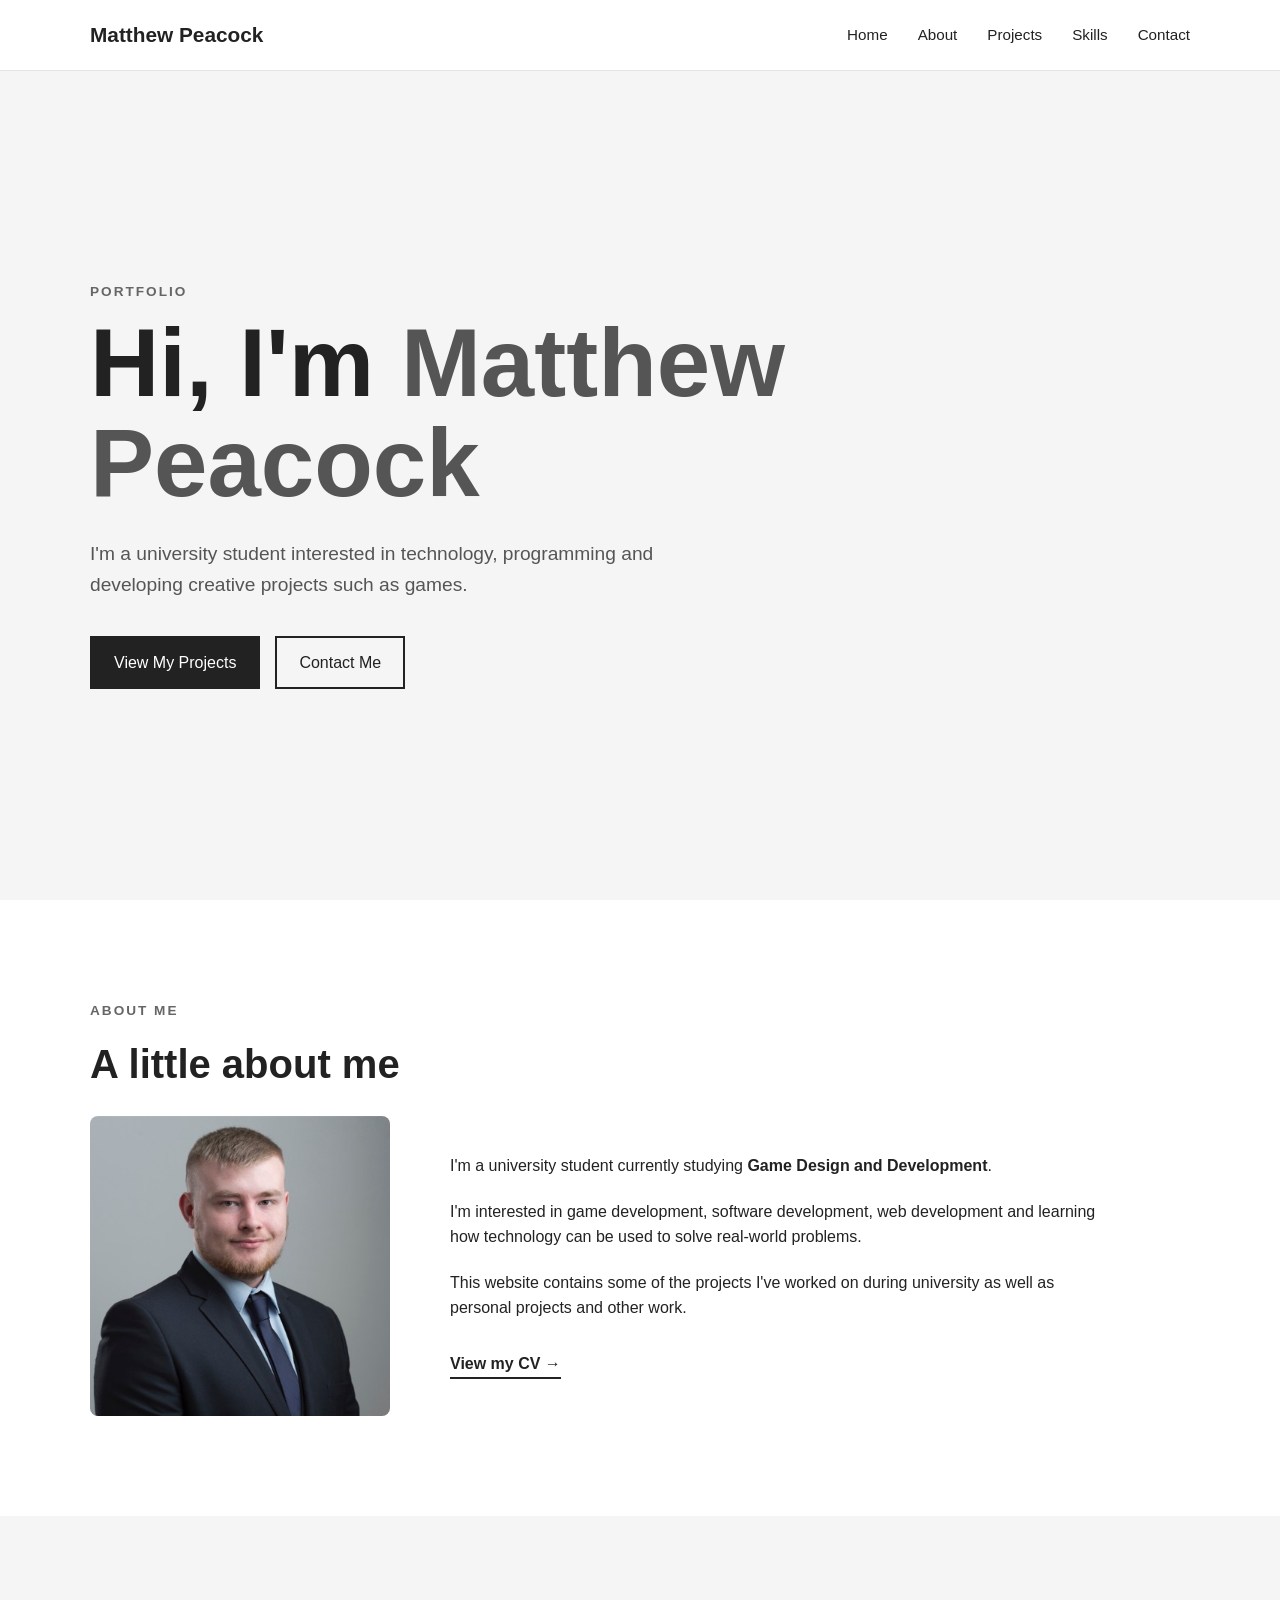
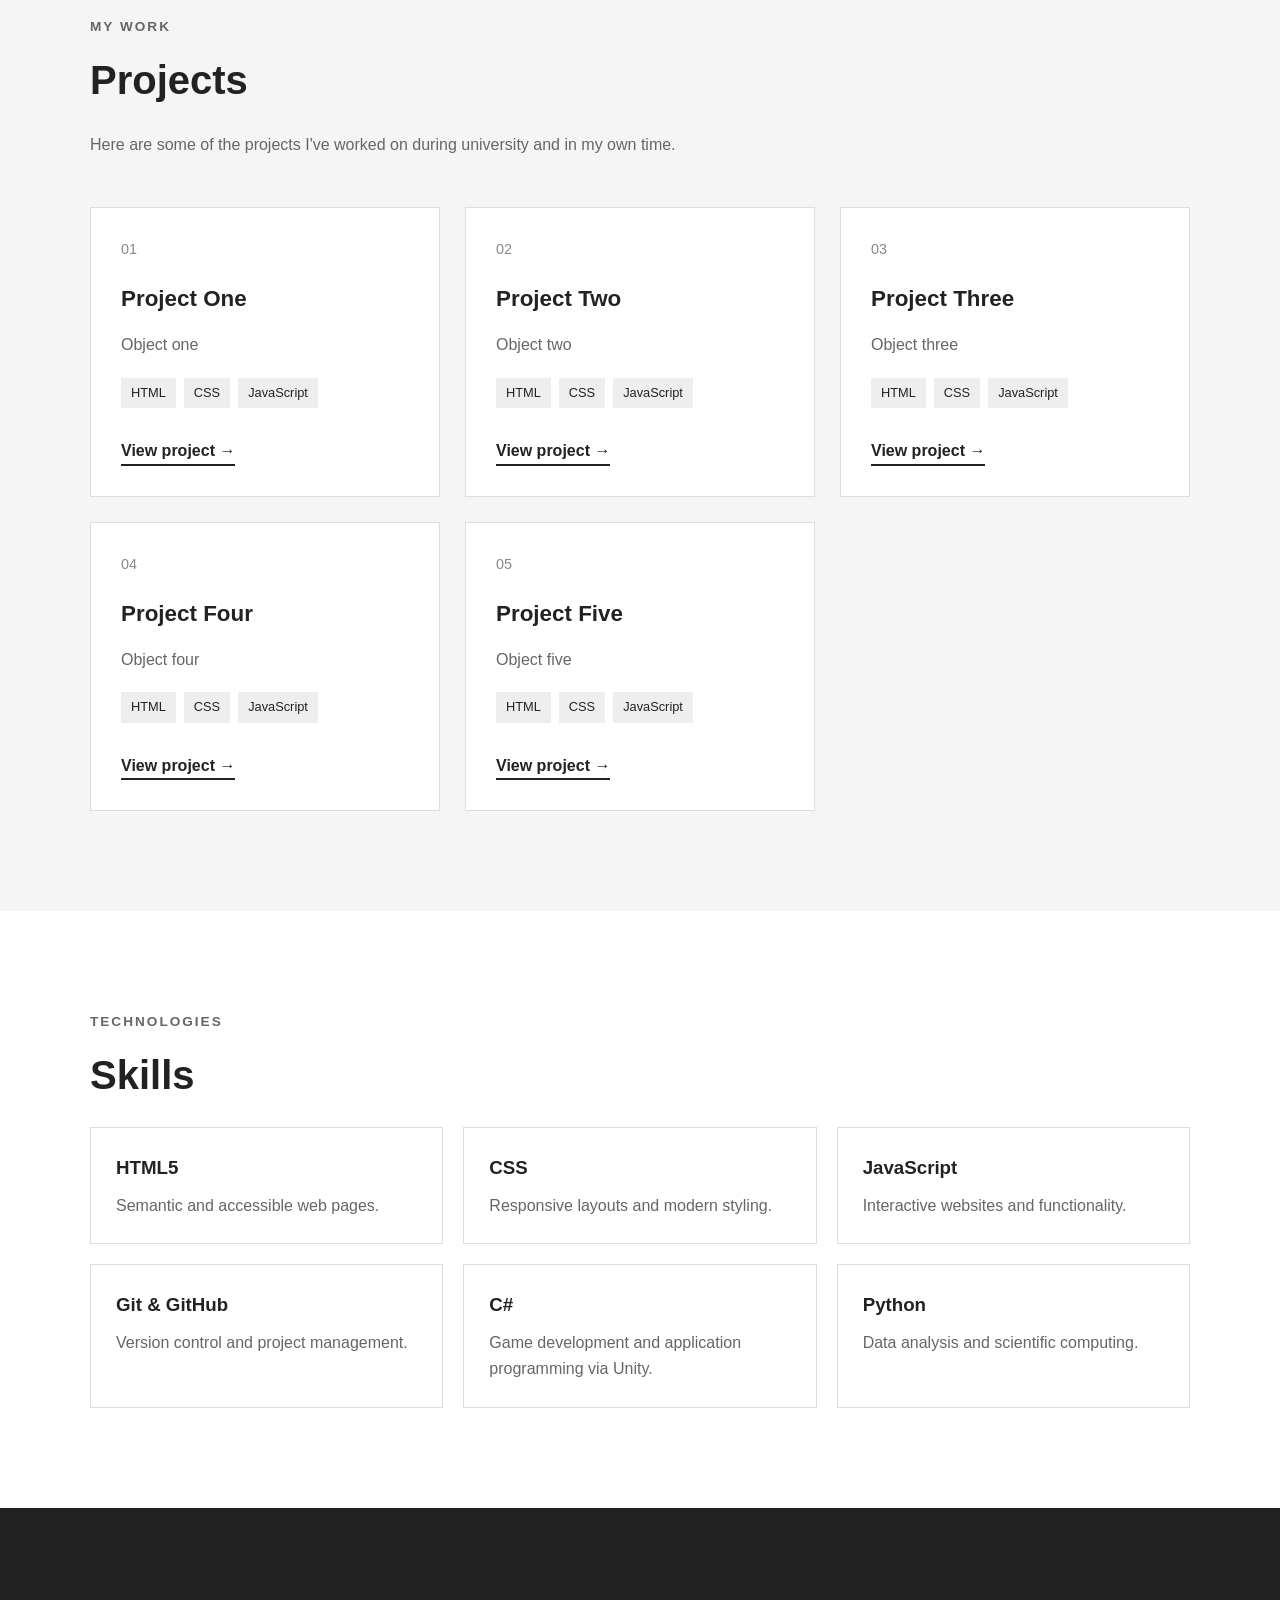
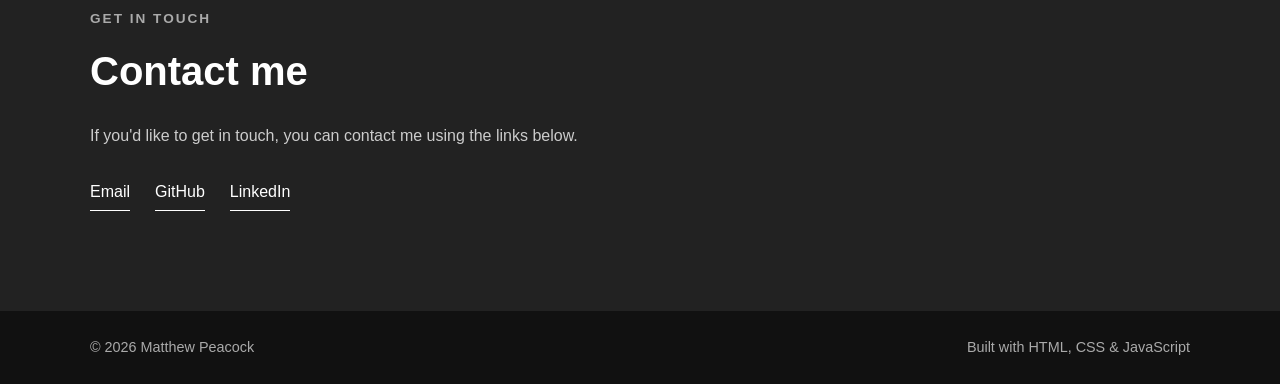
==== My Portfolio/index.html @ 4419f7dc "Created portfolio website with initial design Add a new personal portfolio site for my work with a r" ====
<!DOCTYPE html>
<html lang="en">
<head>
    <meta charset="UTF-8">
    <meta name="viewport" content="width=device-width, initial-scale=1.0">

    <title>Matthew Peacock | Portfolio</title>

    <meta name="description" content="Portfolio and projects by Matthew Peacock">

    <link rel="stylesheet" href="css/style.css">
</head>

<body>

    <!-- Navigation -->
    <header>
        <nav class="navbar">
            <div class="nav-container">

                <a href="index.html" class="logo">
                    Matthew Peacock
                </a>

                <button class="menu-toggle" id="menu-toggle" aria-label="Open navigation menu">
                    ☰
                </button>

                <ul class="nav-links" id="nav-links">
                    <li>
                        <a href="#home">Home</a>
                    </li>

                    <li>
                        <a href="#about">About</a>
                    </li>

                    <li>
                        <a href="#projects">Projects</a>
                    </li>

                    <li>
                        <a href="#skills">Skills</a>
                    </li>

                    <li>
                        <a href="#contact">Contact</a>
                    </li>
                </ul>

            </div>
        </nav>
    </header>


    <main>

        <!-- Hero / Home Section -->
        <section id="home" class="hero">

            <div class="hero-content">

                <p class="eyebrow">
                    Portfolio
                </p>

                <h1>
                    Hi, I'm <span>Matthew Peacock</span>
                </h1>

                <p class="hero-description">
                    I'm a university student interested in technology,
                    programming and developing creative projects such as games.
                </p>

                <div class="hero-buttons">
                    <a href="#projects" class="button">
                        View My Projects
                    </a>

                    <a href="#contact" class="button button-secondary">
                        Contact Me
                    </a>
                </div>

            </div>

        </section>


        <!-- About Section -->
        <section id="about" class="section">

            <div class="container">

                <p class="section-label">
                    About Me
                </p>

                <h2>
                    A little about me
                </h2>

                <div class="about-content">

                    <div class="about-image">
                        <img
                            src="assets/images/profile.jpg"
                            alt="Profile photograph of myself"
                        >
                    </div>

                    <div class="about-text">

                        <p>
                            I'm a university student currently studying
                            <strong>Game Design and Development</strong>.
                        </p>

                        <p>
                            I'm interested in game development,
                            software development, web development and learning how technology
                            can be used to solve real-world problems.
                        </p>

                        <p>
                            This website contains some of the projects
                            I've worked on during university as well as
                            personal projects and other work.
                        </p>

                        <a
                            href="assets/documents/CV.pdf"
                            class="text-link"
                            target="_blank"
                        >
                            View my CV →
                        </a>

                    </div>

                </div>

            </div>

        </section>


        <!-- Projects Section -->
        <section id="projects" class="section section-alt">

            <div class="container">

                <p class="section-label">
                    My Work
                </p>

                <h2>
                    Projects
                </h2>

                <p class="section-intro">
                    Here are some of the projects I've worked on
                    during university and in my own time.
                </p>


                <div class="project-grid">

                    <!-- Project 1 -->
                    <article class="project-card">

                        <div class="project-number">
                            01
                        </div>

                        <h3>
                            Project One
                        </h3>

                        <p>
                            Object one
                        </p>

                        <div class="project-tags">
                            <span>HTML</span>
                            <span>CSS</span>
                            <span>JavaScript</span>
                        </div>

                        <a
                            href="projects/project1.html"
                            class="text-link"
                        >
                            View project →
                        </a>

                    </article>


                    <!-- Project 2 -->
                    <article class="project-card">

                        <div class="project-number">
                            02
                        </div>

                        <h3>
                            Project Two
                        </h3>

                        <p>
                            Object two
                        </p>

                        <div class="project-tags">
                            <span>HTML</span>
                            <span>CSS</span>
                            <span>JavaScript</span>
                        </div>

                        <a
                            href="projects/project2.html"
                            class="text-link"
                        >
                            View project →
                        </a>

                    </article>


                    <!-- Project 3 -->
                    <article class="project-card">

                        <div class="project-number">
                            03
                        </div>

                        <h3>
                            Project Three
                        </h3>

                        <p>
                            Object three
                        </p>

                        <div class="project-tags">
                            <span>HTML</span>
                            <span>CSS</span>
                            <span>JavaScript</span>
                        </div>

                        <a
                            href="projects/project3.html"
                            class="text-link"
                        >
                            View project →
                        </a>

                    </article>

                                        <!-- Project 4 -->
                    <article class="project-card">

                        <div class="project-number">
                            04
                        </div>

                        <h3>
                            Project Four
                        </h3>

                        <p>
                            Object four
                        </p>

                        <div class="project-tags">
                            <span>HTML</span>
                            <span>CSS</span>
                            <span>JavaScript</span>
                        </div>

                        <a
                            href="projects/project4.html"
                            class="text-link"
                        >
                            View project →
                        </a>

                    </article>

                                        <!-- Project 5 -->
                    <article class="project-card">

                        <div class="project-number">
                            05
                        </div>

                        <h3>
                            Project Five
                        </h3>

                        <p>
                            Object five
                        </p>

                        <div class="project-tags">
                            <span>HTML</span>
                            <span>CSS</span>
                            <span>JavaScript</span>
                        </div>

                        <a
                            href="projects/project5.html"
                            class="text-link"
                        >
                            View project →
                        </a>

                    </article>

                </div>

            </div>

        </section>


        <!-- Skills Section -->
        <section id="skills" class="section">

            <div class="container">

                <p class="section-label">
                    Technologies
                </p>

                <h2>
                    Skills
                </h2>

                <div class="skills-grid">

                    <div class="skill">
                        <h3>HTML5</h3>
                        <p>
                            Semantic and accessible web pages.
                        </p>
                    </div>

                    <div class="skill">
                        <h3>CSS</h3>
                        <p>
                            Responsive layouts and modern styling.
                        </p>
                    </div>

                    <div class="skill">
                        <h3>JavaScript</h3>
                        <p>
                            Interactive websites and functionality.
                        </p>
                    </div>

                    <div class="skill">
                        <h3>Git & GitHub</h3>
                        <p>
                            Version control and project management.
                        </p>
                    </div>

                    <div class="skill">
                        <h3>C#</h3>
                        <p>
                            Game development and application programming via Unity. 
                        </p>
                    </div>

                    <div class="skill">
                        <h3>Python</h3>
                        <p>
                            Data analysis and scientific computing.
                        </p>
                    </div>

                </div>

            </div>

        </section>


        <!-- Contact Section -->
        <section id="contact" class="section contact-section">

            <div class="container">

                <p class="section-label">
                    Get In Touch
                </p>

                <h2>
                    Contact me
                </h2>

                <p>
                    If you'd like to get in touch, you can contact me
                    using the links below.
                </p>

                <div class="contact-links">

                    <a href="mailto:matthew.peacock@hotmail.com">
                        Email
                    </a>

                    <a
                        href="https://github.com/Matthew-Peacock-UWS"
                        target="_blank"
                        rel="noopener noreferrer"
                    >
                        GitHub
                    </a>

                    <a
                        href="https://www.linkedin.com/in/matthew-peacock-abb81321a/"
                        target="_blank"
                        rel="noopener noreferrer"
                    >
                        LinkedIn
                    </a>

                </div>

            </div>

        </section>

    </main>


    <!-- Footer -->
    <footer>

        <div class="container footer-content">

            <p>
                © <span id="year"></span> Matthew Peacock
            </p>

            <p>
                Built with HTML, CSS & JavaScript
            </p>

        </div>

    </footer>


    <script src="js/script.js"></script>

</body>
</html>
---- My Portfolio/css/style.css ----
/* =========================================
   General Styles
========================================= */

* {
    margin: 0;
    padding: 0;
    box-sizing: border-box;
}

html {
    scroll-behavior: smooth;
    scroll-padding-top: 80px;
}

body {
    font-family: Arial, Helvetica, sans-serif;
    line-height: 1.6;
    color: #222;
    background: #ffffff;
}

a {
    color: inherit;
    text-decoration: none;
}

img {
    max-width: 100%;
    display: block;
}

.container {
    width: min(1100px, 90%);
    margin: 0 auto;
}


/* =========================================
   Navigation
========================================= */

.navbar {
    position: fixed;
    top: 0;
    left: 0;
    width: 100%;

    background: rgba(255, 255, 255, 0.95);

    border-bottom: 1px solid #e5e5e5;

    z-index: 1000;
}

.nav-container {
    width: min(1100px, 90%);
    height: 70px;
    margin: 0 auto;

    display: flex;
    align-items: center;
    justify-content: space-between;
}

.logo {
    font-size: 1.3rem;
    font-weight: bold;
}

.nav-links {
    list-style: none;

    display: flex;
    gap: 30px;
}

.nav-links a {
    font-size: 0.95rem;
    transition: color 0.2s ease;
}

.nav-links a:hover {
    color: #555;
}


/* Mobile menu button */

.menu-toggle {
    display: none;

    border: none;
    background: none;

    font-size: 1.5rem;
    cursor: pointer;
}


/* =========================================
   Hero
========================================= */

.hero {
    min-height: 100vh;

    display: flex;
    align-items: center;

    padding-top: 70px;

    background: #f5f5f5;
}

.hero-content {
    width: min(1100px, 90%);
    margin: 0 auto;
}

.eyebrow,
.section-label {
    margin-bottom: 10px;

    font-size: 0.85rem;
    font-weight: bold;

    text-transform: uppercase;
    letter-spacing: 2px;

    color: #666;
}

.hero h1 {
    max-width: 800px;

    font-size: clamp(3rem, 8vw, 6rem);
    line-height: 1.05;

    margin-bottom: 25px;
}

.hero h1 span {
    color: #555;
}

.hero-description {
    max-width: 650px;

    font-size: 1.2rem;
    color: #555;

    margin-bottom: 35px;
}


/* =========================================
   Buttons
========================================= */

.hero-buttons {
    display: flex;
    gap: 15px;
    flex-wrap: wrap;
}

.button {
    display: inline-block;

    padding: 12px 22px;

    background: #222;
    color: white;

    border: 2px solid #222;

    transition: all 0.2s ease;
}

.button:hover {
    background: #444;
    border-color: #444;
}

.button-secondary {
    background: transparent;
    color: #222;
}

.button-secondary:hover {
    background: #222;
    color: white;
}


/* =========================================
   Sections
========================================= */

.section {
    padding: 100px 0;
}

.section-alt {
    background: #f5f5f5;
}

.section h2 {
    font-size: 2.5rem;
    margin-bottom: 20px;
}

.section-intro {
    max-width: 650px;
    color: #666;
    margin-bottom: 50px;
}


/* =========================================
   About
========================================= */

.about-content {
    display: grid;
    grid-template-columns: 300px 1fr;

    gap: 60px;

    align-items: center;
}

.about-image img {
    width: 100%;

    aspect-ratio: 1 / 1;

    object-fit: cover;

    border-radius: 8px;
}

.about-text {
    max-width: 650px;
}

.about-text p {
    margin-bottom: 20px;
}

.text-link {
    display: inline-block;

    margin-top: 10px;

    font-weight: bold;

    border-bottom: 2px solid #222;
}

.text-link:hover {
    opacity: 0.6;
}


/* =========================================
   Projects
========================================= */

.project-grid {
    display: grid;

    grid-template-columns:
        repeat(3, 1fr);

    gap: 25px;
}

.project-card {
    background: white;

    padding: 30px;

    border: 1px solid #ddd;

    transition:
        transform 0.2s ease,
        box-shadow 0.2s ease;
}

.project-card:hover {
    transform: translateY(-5px);

    box-shadow:
        0 10px 30px rgba(0, 0, 0, 0.08);
}

.project-number {
    margin-bottom: 20px;

    font-size: 0.9rem;

    color: #888;
}

.project-card h3 {
    font-size: 1.4rem;
    margin-bottom: 15px;
}

.project-card p {
    color: #666;
    margin-bottom: 20px;
}

.project-tags {
    display: flex;
    flex-wrap: wrap;

    gap: 8px;

    margin-bottom: 20px;
}

.project-tags span {
    padding: 5px 10px;

    background: #eee;

    font-size: 0.8rem;
}


/* =========================================
   Skills
========================================= */

.skills-grid {
    display: grid;

    grid-template-columns:
        repeat(3, 1fr);

    gap: 20px;
}

.skill {
    padding: 25px;

    border: 1px solid #ddd;
}

.skill h3 {
    margin-bottom: 10px;
}

.skill p {
    color: #666;
}


/* =========================================
   Contact
========================================= */

.contact-section {
    background: #222;
    color: white;
}

.contact-section .section-label {
    color: #aaa;
}

.contact-section p {
    color: #ccc;
    max-width: 600px;
}

.contact-links {
    display: flex;

    gap: 25px;

    margin-top: 30px;

    flex-wrap: wrap;
}

.contact-links a {
    padding-bottom: 5px;

    border-bottom: 1px solid white;
}

.contact-links a:hover {
    opacity: 0.6;
}


/* =========================================
   Footer
========================================= */

footer {
    background: #111;
    color: #aaa;

    padding: 25px 0;
}

.footer-content {
    display: flex;

    justify-content: space-between;

    gap: 20px;

    font-size: 0.9rem;
}


/* =========================================
   Responsive Design
========================================= */

@media (max-width: 800px) {

    .menu-toggle {
        display: block;
    }

    .nav-links {
        display: none;

        position: absolute;

        top: 70px;
        left: 0;

        width: 100%;

        padding: 20px;

        background: white;

        border-bottom: 1px solid #ddd;

        flex-direction: column;

        gap: 15px;
    }

    .nav-links.active {
        display: flex;
    }


    .about-content {
        grid-template-columns: 1fr;

        gap: 30px;
    }

    .about-image {
        max-width: 300px;
    }


    .project-grid {
        grid-template-columns: 1fr;
    }


    .skills-grid {
        grid-template-columns: 1fr 1fr;
    }


    .footer-content {
        flex-direction: column;
    }
}


@media (max-width: 500px) {

    .section {
        padding: 70px 0;
    }

    .skills-grid {
        grid-template-columns: 1fr;
    }

    .hero h1 {
        font-size: 3rem;
    }
}
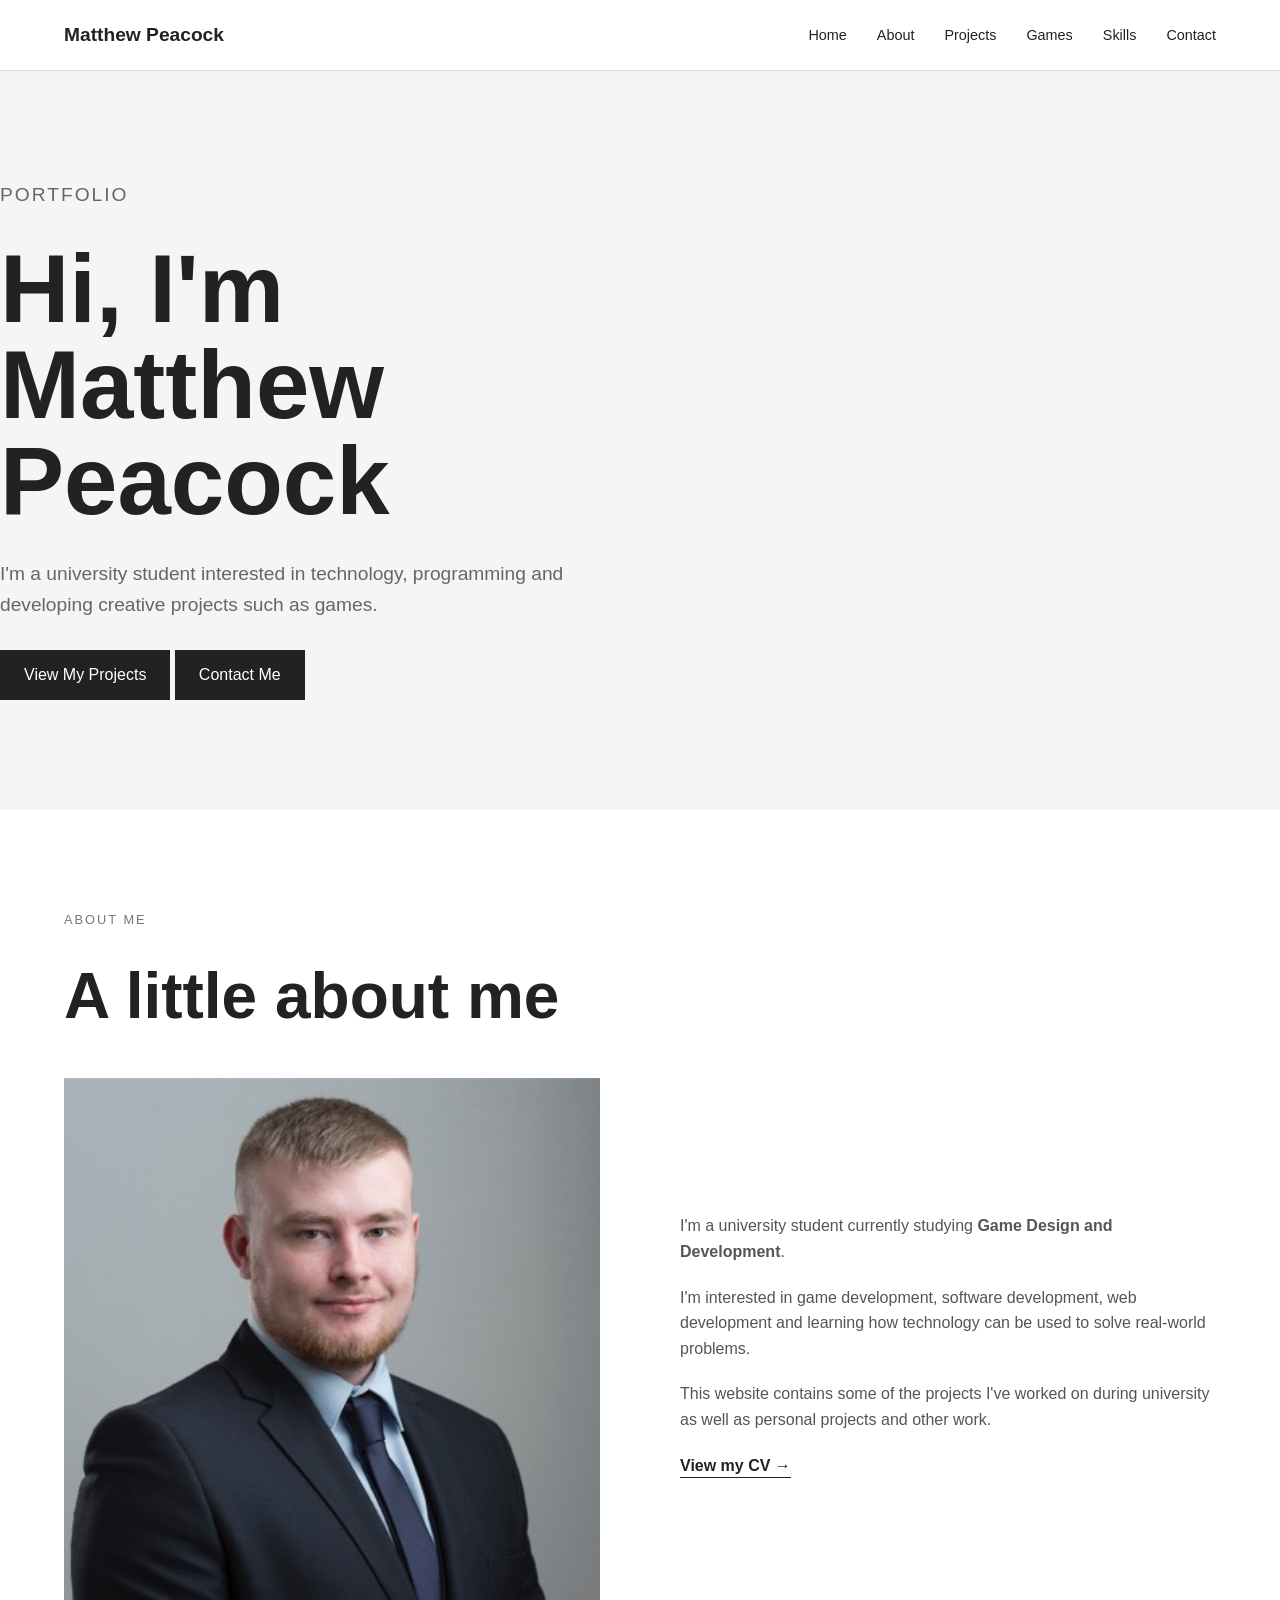
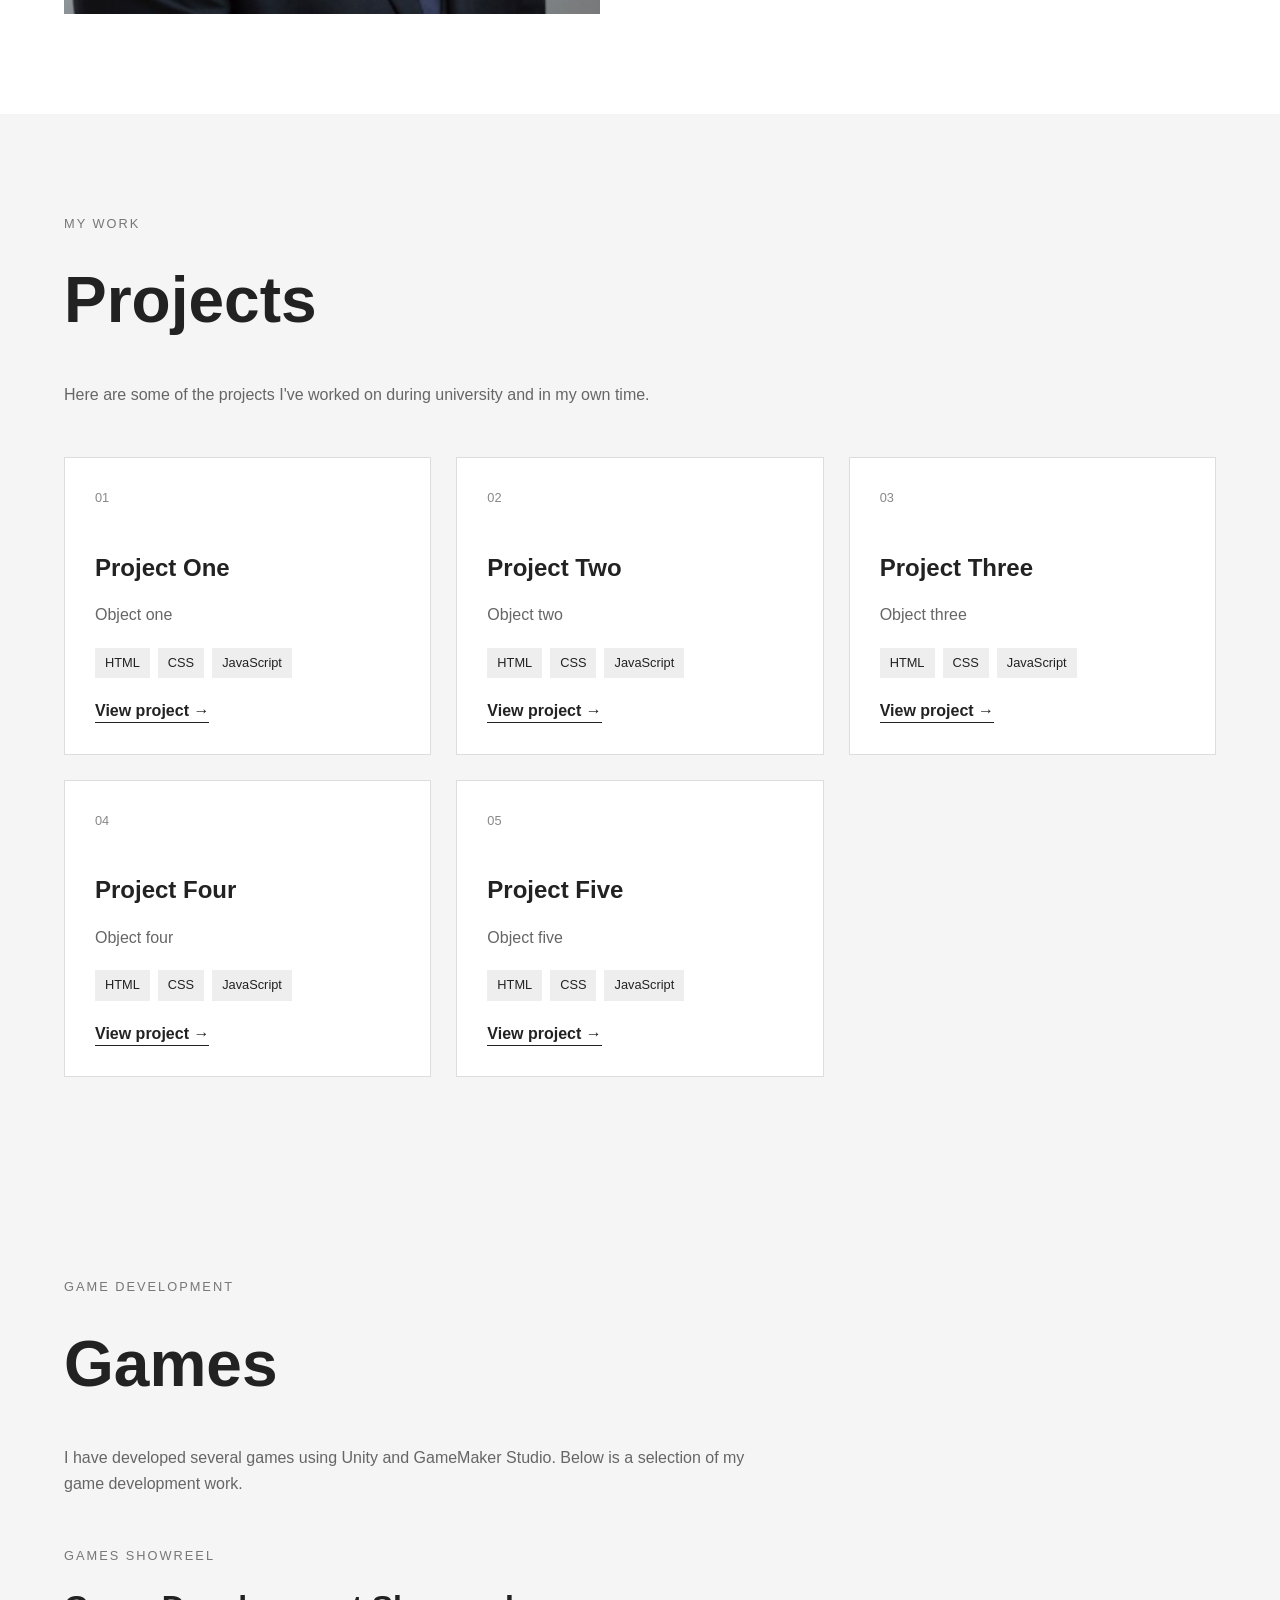
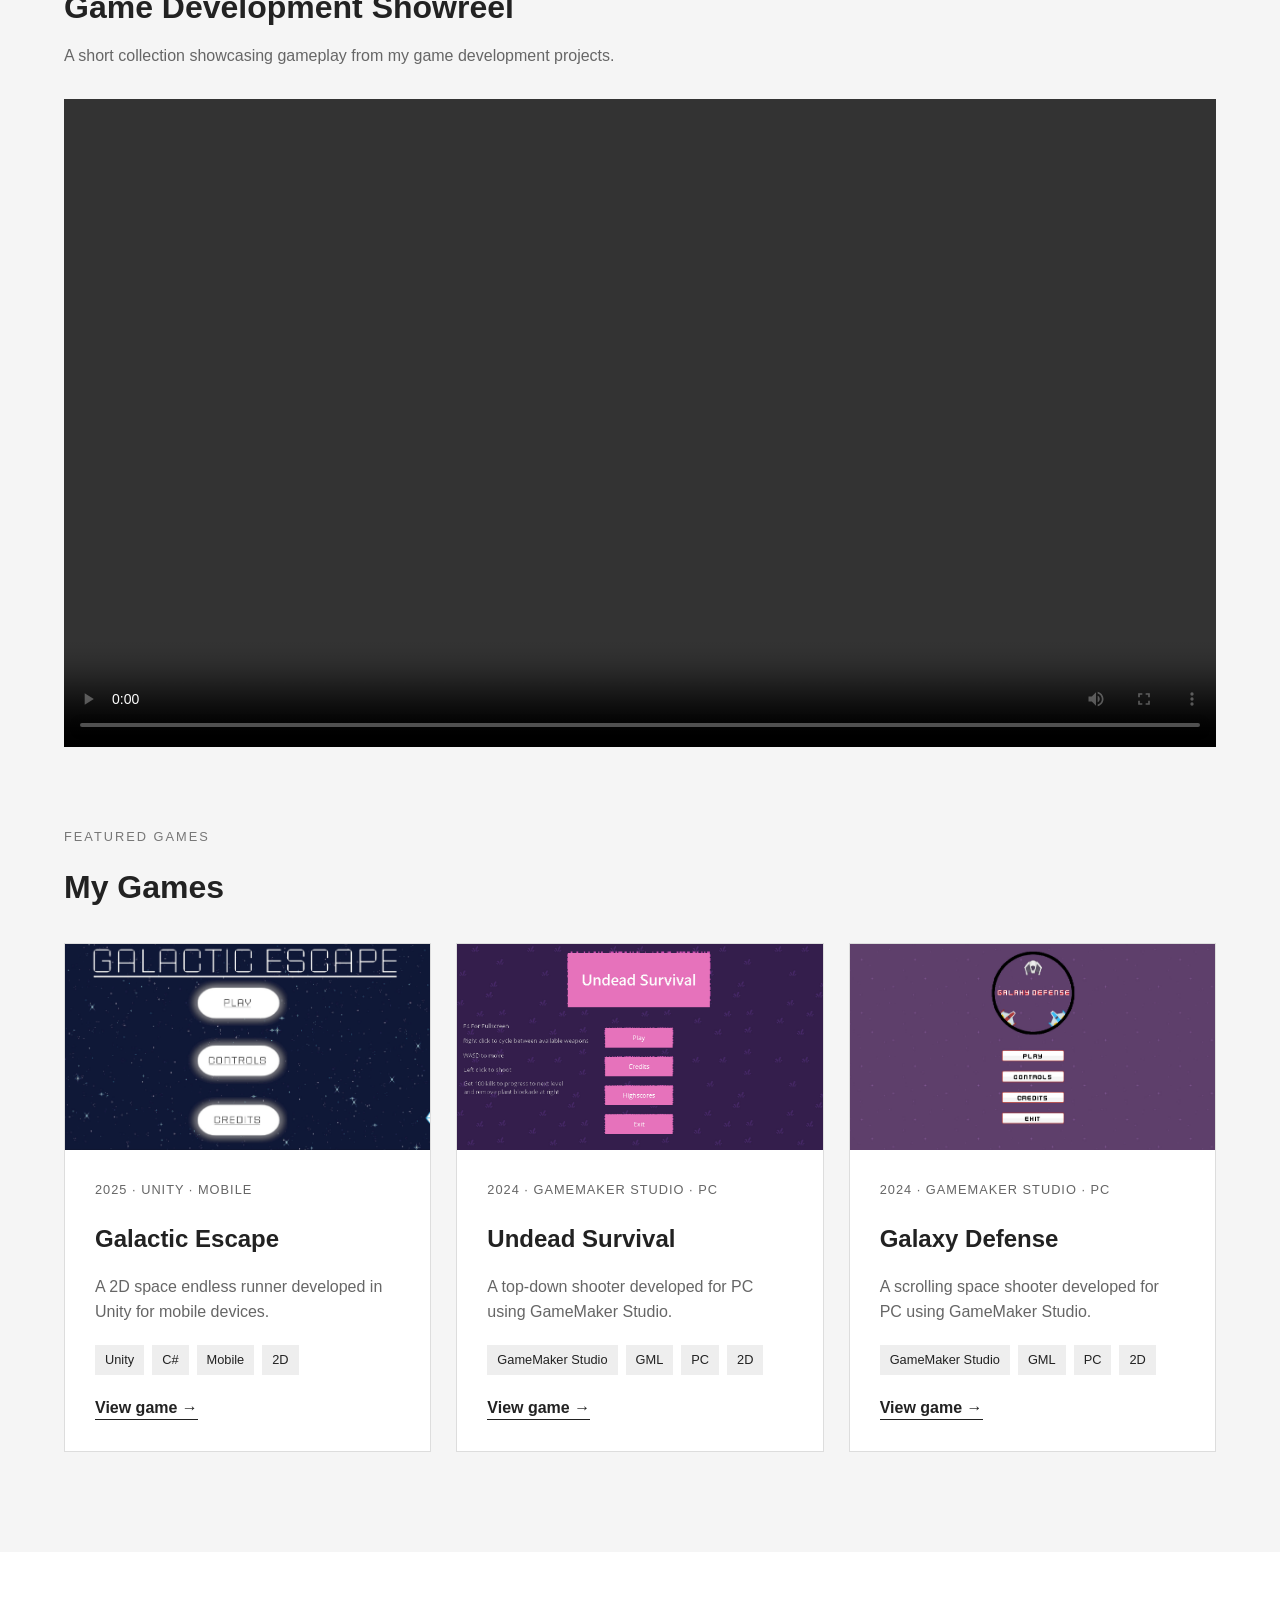
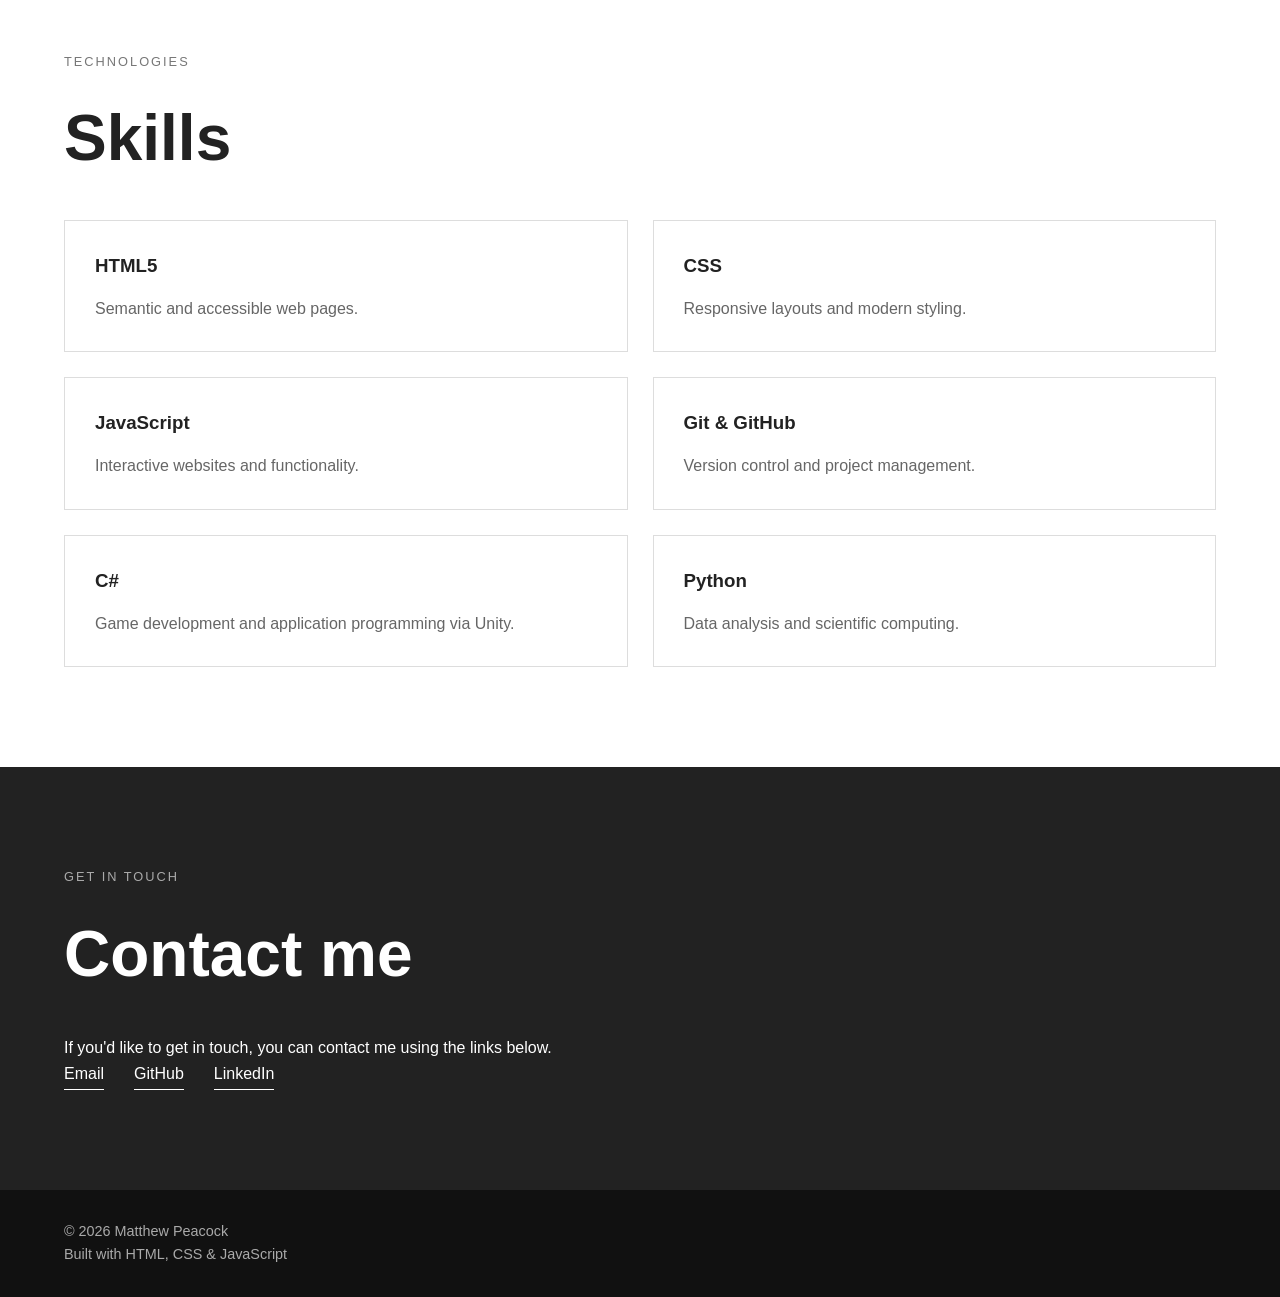
==== commit f361b555: "Added Game section Added game section with images and showreel" ====
--- a/My Portfolio/index.html
+++ b/My Portfolio/index.html
@@ -17,12 +17,15 @@
     <header>
         <nav class="navbar">
             <div class="nav-container">
-
                 <a href="index.html" class="logo">
                     Matthew Peacock
                 </a>
 
-                <button class="menu-toggle" id="menu-toggle" aria-label="Open navigation menu">
+                <button
+                    class="menu-toggle"
+                    id="menu-toggle"
+                    aria-label="Open navigation menu"
+                >
                     ☰
                 </button>
 
@@ -30,24 +33,22 @@
                     <li>
                         <a href="#home">Home</a>
                     </li>
-
                     <li>
                         <a href="#about">About</a>
                     </li>
-
                     <li>
                         <a href="#projects">Projects</a>
                     </li>
-
+                    <li>
+                        <a href="#games">Games</a>
+                    </li>
                     <li>
                         <a href="#skills">Skills</a>
                     </li>
-
                     <li>
                         <a href="#contact">Contact</a>
                     </li>
                 </ul>
-
             </div>
         </nav>
     </header>
@@ -323,6 +324,138 @@
 
             </div>
 
+        </section>
+
+        <!-- Games Section -->
+        <section id="games" class="section section-alt">
+            <div class="container">
+                <p class="section-label">Game Development</p>
+                <h2>Games</h2>
+                <p class="section-intro">
+                    I have developed several games using Unity and GameMaker Studio.
+                    Below is a selection of my game development work.
+                </p>
+
+                <!-- Games Showreel -->
+                <div class="showreel">
+                    <p class="section-label">Games Showreel</p>
+                    <h3>Game Development Showreel</h3>
+                    <p class="showreel-description">
+                        A short collection showcasing gameplay from
+                        my game development projects.
+                    </p>
+
+                    <div class="video-container">
+                        <video controls>
+                            <source src="assets/videos/games-showreel.mp4" type="video/mp4">
+                            Your browser does not support the video element.
+                        </video>
+                    </div>
+                </div>
+
+                <!-- Featured Games -->
+                <div class="games-heading">
+                    <p class="section-label">Featured Games</p>
+                    <h3>My Games</h3>
+                </div>
+
+                <div class="game-grid">
+
+                    <!-- Galactic Escape -->
+                    <article class="game-card">
+                        <div class="game-card-image">
+                            <img
+                                src="assets/images/games/galactic-escape/main-menu.jpg"
+                                alt="Galactic Escape main menu">
+                        </div>
+
+                        <div class="game-card-content">
+                            <p class="game-year">2025 · Unity · Mobile</p>
+
+                            <h3>Galactic Escape</h3>
+
+                            <p>
+                                A 2D space endless runner developed in Unity
+                                for mobile devices.
+                            </p>
+
+                            <div class="project-tags">
+                                <span>Unity</span>
+                                <span>C#</span>
+                                <span>Mobile</span>
+                                <span>2D</span>
+                            </div>
+
+                            <a href="games/galactic-escape.html" class="text-link">
+                                View game →
+                            </a>
+                        </div>
+                    </article>
+
+                    <!-- Undead Survival -->
+                    <article class="game-card">
+                        <div class="game-card-image">
+                            <img
+                                src="assets/images/games/undead-survival/main-menu.jpg"
+                                alt="Undead Survival main menu">
+                        </div>
+
+                        <div class="game-card-content">
+                            <p class="game-year">2024 · GameMaker Studio · PC</p>
+
+                            <h3>Undead Survival</h3>
+
+                            <p>
+                                A top-down shooter developed for PC using
+                                GameMaker Studio.
+                            </p>
+
+                            <div class="project-tags">
+                                <span>GameMaker Studio</span>
+                                <span>GML</span>
+                                <span>PC</span>
+                                <span>2D</span>
+                            </div>
+
+                            <a href="games/undead-survival.html" class="text-link">
+                                View game →
+                            </a>
+                        </div>
+                    </article>
+
+                    <!-- Galaxy Defense -->
+                    <article class="game-card">
+                        <div class="game-card-image">
+                            <img
+                                src="assets/images/games/galaxy-defense/main-menu.jpg"
+                                alt="Galaxy Defense main menu">
+                        </div>
+
+                        <div class="game-card-content">
+                            <p class="game-year">2024 · GameMaker Studio · PC</p>
+
+                            <h3>Galaxy Defense</h3>
+
+                            <p>
+                                A scrolling space shooter developed for PC
+                                using GameMaker Studio.
+                            </p>
+
+                            <div class="project-tags">
+                                <span>GameMaker Studio</span>
+                                <span>GML</span>
+                                <span>PC</span>
+                                <span>2D</span>
+                            </div>
+
+                            <a href="games/galaxy-defense.html" class="text-link">
+                                View game →
+                            </a>
+                        </div>
+                    </article>
+
+                </div>
+            </div>
         </section>
 
 
--- a/My Portfolio/css/style.css
+++ b/My Portfolio/css/style.css
@@ -10,14 +10,17 @@
 
 html {
     scroll-behavior: smooth;
-    scroll-padding-top: 80px;
 }
 
 body {
     font-family: Arial, Helvetica, sans-serif;
     line-height: 1.6;
     color: #222;
-    background: #ffffff;
+    background: #fff;
+}
+
+img {
+    max-width: 100%;
 }
 
 a {
@@ -25,475 +28,526 @@
     text-decoration: none;
 }
 
-img {
-    max-width: 100%;
-    display: block;
-}
-
 .container {
-    width: min(1100px, 90%);
+    width: 90%;
+    max-width: 1200px;
     margin: 0 auto;
 }
 
 
-/* =========================================
-   Navigation
-========================================= */
+/* Navigation */
 
 .navbar {
     position: fixed;
     top: 0;
     left: 0;
     width: 100%;
-
-    background: rgba(255, 255, 255, 0.95);
-
-    border-bottom: 1px solid #e5e5e5;
-
+    background: #fff;
+    border-bottom: 1px solid #ddd;
     z-index: 1000;
 }
 
 .nav-container {
-    width: min(1100px, 90%);
-    height: 70px;
+    width: 90%;
+    max-width: 1200px;
     margin: 0 auto;
-
+    min-height: 70px;
     display: flex;
     align-items: center;
     justify-content: space-between;
 }
 
 .logo {
-    font-size: 1.3rem;
+    font-size: 1.2rem;
     font-weight: bold;
 }
 
 .nav-links {
+    display: flex;
     list-style: none;
-
-    display: flex;
     gap: 30px;
 }
 
 .nav-links a {
-    font-size: 0.95rem;
+    font-size: 0.9rem;
     transition: color 0.2s ease;
 }
 
 .nav-links a:hover {
-    color: #555;
-}
-
-
-/* Mobile menu button */
+    color: #777;
+}
 
 .menu-toggle {
     display: none;
-
     border: none;
     background: none;
-
     font-size: 1.5rem;
     cursor: pointer;
 }
 
 
-/* =========================================
-   Hero
-========================================= */
+/* Hero */
 
 .hero {
-    min-height: 100vh;
-
+    min-height: 90vh;
     display: flex;
     align-items: center;
-
     padding-top: 70px;
-
     background: #f5f5f5;
 }
 
 .hero-content {
-    width: min(1100px, 90%);
-    margin: 0 auto;
+    max-width: 800px;
 }
 
 .eyebrow,
 .section-label {
-    margin-bottom: 10px;
-
-    font-size: 0.85rem;
-    font-weight: bold;
-
+    font-size: 0.8rem;
     text-transform: uppercase;
     letter-spacing: 2px;
-
-    color: #666;
+    color: #777;
+    margin-bottom: 15px;
 }
 
 .hero h1 {
-    max-width: 800px;
-
+    font-size: clamp(3rem, 8vw, 6rem);
+    line-height: 1;
+    margin-bottom: 30px;
+}
+
+.hero h1 span {
+    display: block;
+}
+
+.hero p {
+    max-width: 650px;
+    font-size: 1.2rem;
+    color: #666;
+    margin-bottom: 30px;
+}
+
+.button {
+    display: inline-block;
+    padding: 12px 24px;
+    background: #222;
+    color: #fff;
+    transition: background 0.2s ease;
+}
+
+.button:hover {
+    background: #444;
+}
+
+
+/* Sections */
+
+.section {
+    padding: 100px 0;
+}
+
+.section-alt {
+    background: #f5f5f5;
+}
+
+.section h2 {
+    font-size: clamp(2.5rem, 5vw, 4rem);
+    margin-bottom: 30px;
+}
+
+.section-intro {
+    max-width: 700px;
+    color: #666;
+    margin-bottom: 50px;
+}
+
+
+/* About */
+
+.about-content {
+    display: grid;
+    grid-template-columns: 1fr 1fr;
+    gap: 80px;
+    align-items: center;
+}
+
+.about-image img {
+    width: 100%;
+    display: block;
+}
+
+.about-text p {
+    margin-bottom: 20px;
+    color: #555;
+}
+
+.text-link {
+    font-weight: bold;
+    border-bottom: 1px solid #222;
+    padding-bottom: 3px;
+}
+
+
+/* Projects */
+
+.project-grid {
+    display: grid;
+    grid-template-columns: repeat(3, 1fr);
+    gap: 25px;
+}
+
+.project-card {
+    background: #fff;
+    border: 1px solid #ddd;
+    padding: 30px;
+}
+
+.project-number {
+    font-size: 0.8rem;
+    color: #888;
+    margin-bottom: 40px;
+}
+
+.project-card h3 {
+    font-size: 1.5rem;
+    margin-bottom: 15px;
+}
+
+.project-card p {
+    color: #666;
+    margin-bottom: 20px;
+}
+
+.project-tags {
+    display: flex;
+    flex-wrap: wrap;
+    gap: 8px;
+    margin-bottom: 20px;
+}
+
+.project-tags span {
+    padding: 5px 10px;
+    background: #eee;
+    font-size: 0.8rem;
+}
+
+
+/* Games */
+
+.games-heading {
+    margin-top: 80px;
+    margin-bottom: 30px;
+}
+
+.games-heading h3 {
+    font-size: 2rem;
+}
+
+.showreel {
+    margin-top: 50px;
+    margin-bottom: 80px;
+}
+
+.showreel h3 {
+    font-size: 2rem;
+    margin-bottom: 10px;
+}
+
+.showreel-description {
+    max-width: 650px;
+    color: #666;
+    margin-bottom: 30px;
+}
+
+.video-container {
+    width: 100%;
+    aspect-ratio: 16 / 9;
+    background: #111;
+    overflow: hidden;
+}
+
+.video-container video {
+    width: 100%;
+    height: 100%;
+    display: block;
+    object-fit: contain;
+}
+
+.game-grid {
+    display: grid;
+    grid-template-columns: repeat(3, 1fr);
+    gap: 25px;
+}
+
+.game-card {
+    background: #fff;
+    border: 1px solid #ddd;
+    overflow: hidden;
+    transition: transform 0.2s ease, box-shadow 0.2s ease;
+}
+
+.game-card:hover {
+    transform: translateY(-5px);
+    box-shadow: 0 10px 30px rgba(0, 0, 0, 0.08);
+}
+
+.game-card-image {
+    width: 100%;
+    aspect-ratio: 16 / 9;
+    overflow: hidden;
+    background: #111;
+}
+
+.game-card-image img {
+    width: 100%;
+    height: 100%;
+    object-fit: cover;
+    transition: transform 0.3s ease;
+}
+
+.game-card:hover .game-card-image img {
+    transform: scale(1.03);
+}
+
+.game-card-content {
+    padding: 30px;
+}
+
+.game-year {
+    font-size: 0.8rem;
+    text-transform: uppercase;
+    letter-spacing: 1px;
+    color: #888;
+    margin-bottom: 10px;
+}
+
+.game-card h3 {
+    font-size: 1.5rem;
+    margin-bottom: 15px;
+}
+
+.game-card p {
+    color: #666;
+    margin-bottom: 20px;
+}
+
+.game-card .project-tags {
+    display: flex;
+    flex-wrap: wrap;
+    gap: 8px;
+    margin-bottom: 20px;
+}
+
+.game-card .project-tags span {
+    padding: 5px 10px;
+    background: #eee;
+    font-size: 0.8rem;
+}
+
+
+/* Skills */
+
+.skills-grid {
+    display: grid;
+    grid-template-columns: repeat(2, 1fr);
+    gap: 25px;
+}
+
+.skill {
+    padding: 30px;
+    border: 1px solid #ddd;
+    background: #fff;
+}
+
+.skill h3 {
+    margin-bottom: 15px;
+}
+
+.skill p {
+    color: #666;
+}
+
+
+/* Contact */
+
+.contact-section {
+    background: #222;
+    color: #fff;
+}
+
+.contact-section .section-label {
+    color: #aaa;
+}
+
+.contact-section .section-intro {
+    color: #ccc;
+}
+
+.contact-links {
+    display: flex;
+    flex-wrap: wrap;
+    gap: 30px;
+}
+
+.contact-links a {
+    border-bottom: 1px solid #fff;
+    padding-bottom: 3px;
+}
+
+
+/* Footer */
+
+footer {
+    padding: 30px 0;
+    background: #111;
+    color: #aaa;
+    font-size: 0.9rem;
+}
+
+
+/* Game Pages */
+
+.game-hero {
+    min-height: 55vh;
+    display: flex;
+    align-items: center;
+    padding-top: 70px;
+    background: #222;
+    color: #fff;
+}
+
+.game-hero .section-label {
+    color: #aaa;
+}
+
+.game-hero h1 {
     font-size: clamp(3rem, 8vw, 6rem);
     line-height: 1.05;
-
-    margin-bottom: 25px;
-}
-
-.hero h1 span {
+    margin-bottom: 20px;
+}
+
+.game-hero p:last-child {
+    max-width: 650px;
+    font-size: 1.2rem;
+    color: #ccc;
+}
+
+.game-information {
+    display: grid;
+    grid-template-columns: 2fr 1fr;
+    gap: 80px;
+}
+
+.game-information p {
+    max-width: 700px;
+    margin-bottom: 20px;
+}
+
+.game-details {
+    border-top: 1px solid #ddd;
+}
+
+.game-details div {
+    display: flex;
+    justify-content: space-between;
+    gap: 20px;
+    padding: 15px 0;
+    border-bottom: 1px solid #ddd;
+}
+
+.game-details span {
+    color: #666;
+    text-align: right;
+}
+
+.screenshot-grid {
+    display: grid;
+    grid-template-columns: repeat(2, 1fr);
+    gap: 30px;
+    margin-top: 40px;
+}
+
+.screenshot {
+    margin: 0;
+}
+
+.screenshot img {
+    width: 100%;
+    display: block;
+    border: 1px solid #ddd;
+    transition: transform 0.2s ease;
+}
+
+.screenshot img:hover {
+    transform: scale(1.01);
+}
+
+.screenshot figcaption {
+    padding-top: 10px;
+    font-weight: bold;
     color: #555;
 }
 
-.hero-description {
-    max-width: 650px;
-
-    font-size: 1.2rem;
-    color: #555;
-
-    margin-bottom: 35px;
-}
-
-
-/* =========================================
-   Buttons
-========================================= */
-
-.hero-buttons {
-    display: flex;
-    gap: 15px;
-    flex-wrap: wrap;
-}
-
-.button {
-    display: inline-block;
-
-    padding: 12px 22px;
-
-    background: #222;
-    color: white;
-
-    border: 2px solid #222;
-
-    transition: all 0.2s ease;
-}
-
-.button:hover {
-    background: #444;
-    border-color: #444;
-}
-
-.button-secondary {
-    background: transparent;
-    color: #222;
-}
-
-.button-secondary:hover {
-    background: #222;
-    color: white;
-}
-
-
-/* =========================================
-   Sections
-========================================= */
-
-.section {
-    padding: 100px 0;
-}
-
-.section-alt {
-    background: #f5f5f5;
-}
-
-.section h2 {
-    font-size: 2.5rem;
-    margin-bottom: 20px;
-}
-
-.section-intro {
-    max-width: 650px;
-    color: #666;
-    margin-bottom: 50px;
-}
-
-
-/* =========================================
-   About
-========================================= */
-
-.about-content {
-    display: grid;
-    grid-template-columns: 300px 1fr;
-
-    gap: 60px;
-
-    align-items: center;
-}
-
-.about-image img {
-    width: 100%;
-
-    aspect-ratio: 1 / 1;
-
-    object-fit: cover;
-
-    border-radius: 8px;
-}
-
-.about-text {
-    max-width: 650px;
-}
-
-.about-text p {
-    margin-bottom: 20px;
-}
-
-.text-link {
-    display: inline-block;
-
-    margin-top: 10px;
-
-    font-weight: bold;
-
-    border-bottom: 2px solid #222;
-}
-
-.text-link:hover {
-    opacity: 0.6;
-}
-
-
-/* =========================================
-   Projects
-========================================= */
-
-.project-grid {
-    display: grid;
-
-    grid-template-columns:
-        repeat(3, 1fr);
-
-    gap: 25px;
-}
-
-.project-card {
-    background: white;
-
-    padding: 30px;
-
-    border: 1px solid #ddd;
-
-    transition:
-        transform 0.2s ease,
-        box-shadow 0.2s ease;
-}
-
-.project-card:hover {
-    transform: translateY(-5px);
-
-    box-shadow:
-        0 10px 30px rgba(0, 0, 0, 0.08);
-}
-
-.project-number {
-    margin-bottom: 20px;
-
-    font-size: 0.9rem;
-
-    color: #888;
-}
-
-.project-card h3 {
-    font-size: 1.4rem;
-    margin-bottom: 15px;
-}
-
-.project-card p {
-    color: #666;
-    margin-bottom: 20px;
-}
-
-.project-tags {
-    display: flex;
-    flex-wrap: wrap;
-
-    gap: 8px;
-
-    margin-bottom: 20px;
-}
-
-.project-tags span {
-    padding: 5px 10px;
-
-    background: #eee;
-
-    font-size: 0.8rem;
-}
-
-
-/* =========================================
-   Skills
-========================================= */
-
-.skills-grid {
-    display: grid;
-
-    grid-template-columns:
-        repeat(3, 1fr);
-
-    gap: 20px;
-}
-
-.skill {
-    padding: 25px;
-
-    border: 1px solid #ddd;
-}
-
-.skill h3 {
-    margin-bottom: 10px;
-}
-
-.skill p {
-    color: #666;
-}
-
-
-/* =========================================
-   Contact
-========================================= */
-
-.contact-section {
-    background: #222;
-    color: white;
-}
-
-.contact-section .section-label {
-    color: #aaa;
-}
-
-.contact-section p {
-    color: #ccc;
-    max-width: 600px;
-}
-
-.contact-links {
-    display: flex;
-
-    gap: 25px;
-
-    margin-top: 30px;
-
-    flex-wrap: wrap;
-}
-
-.contact-links a {
-    padding-bottom: 5px;
-
-    border-bottom: 1px solid white;
-}
-
-.contact-links a:hover {
-    opacity: 0.6;
-}
-
-
-/* =========================================
-   Footer
-========================================= */
-
-footer {
-    background: #111;
-    color: #aaa;
-
-    padding: 25px 0;
-}
-
-.footer-content {
-    display: flex;
-
-    justify-content: space-between;
-
-    gap: 20px;
-
-    font-size: 0.9rem;
-}
-
-
-/* =========================================
-   Responsive Design
-========================================= */
+
+/* Responsive Design */
 
 @media (max-width: 800px) {
+
+    .nav-links {
+        position: absolute;
+        top: 70px;
+        left: 0;
+        width: 100%;
+        display: none;
+        flex-direction: column;
+        gap: 0;
+        background: #fff;
+        border-bottom: 1px solid #ddd;
+    }
+
+    .nav-links.active {
+        display: flex;
+    }
+
+    .nav-links li {
+        border-top: 1px solid #eee;
+    }
+
+    .nav-links a {
+        display: block;
+        padding: 15px 5%;
+    }
 
     .menu-toggle {
         display: block;
     }
 
-    .nav-links {
-        display: none;
-
-        position: absolute;
-
-        top: 70px;
-        left: 0;
-
-        width: 100%;
-
-        padding: 20px;
-
-        background: white;
-
-        border-bottom: 1px solid #ddd;
-
-        flex-direction: column;
-
-        gap: 15px;
-    }
-
-    .nav-links.active {
-        display: flex;
-    }
-
-
     .about-content {
         grid-template-columns: 1fr;
-
-        gap: 30px;
-    }
-
-    .about-image {
-        max-width: 300px;
-    }
-
+        gap: 40px;
+    }
 
     .project-grid {
         grid-template-columns: 1fr;
     }
 
-
-    .skills-grid {
-        grid-template-columns: 1fr 1fr;
-    }
-
-
-    .footer-content {
-        flex-direction: column;
-    }
-}
-
-
-@media (max-width: 500px) {
-
-    .section {
-        padding: 70px 0;
+    .game-grid {
+        grid-template-columns: 1fr;
     }
 
     .skills-grid {
         grid-template-columns: 1fr;
     }
 
-    .hero h1 {
-        font-size: 3rem;
+    .game-information {
+        grid-template-columns: 1fr;
+        gap: 40px;
+    }
+
+    .screenshot-grid {
+        grid-template-columns: 1fr;
+    }
+
+    .game-details span {
+        text-align: right;
     }
 }
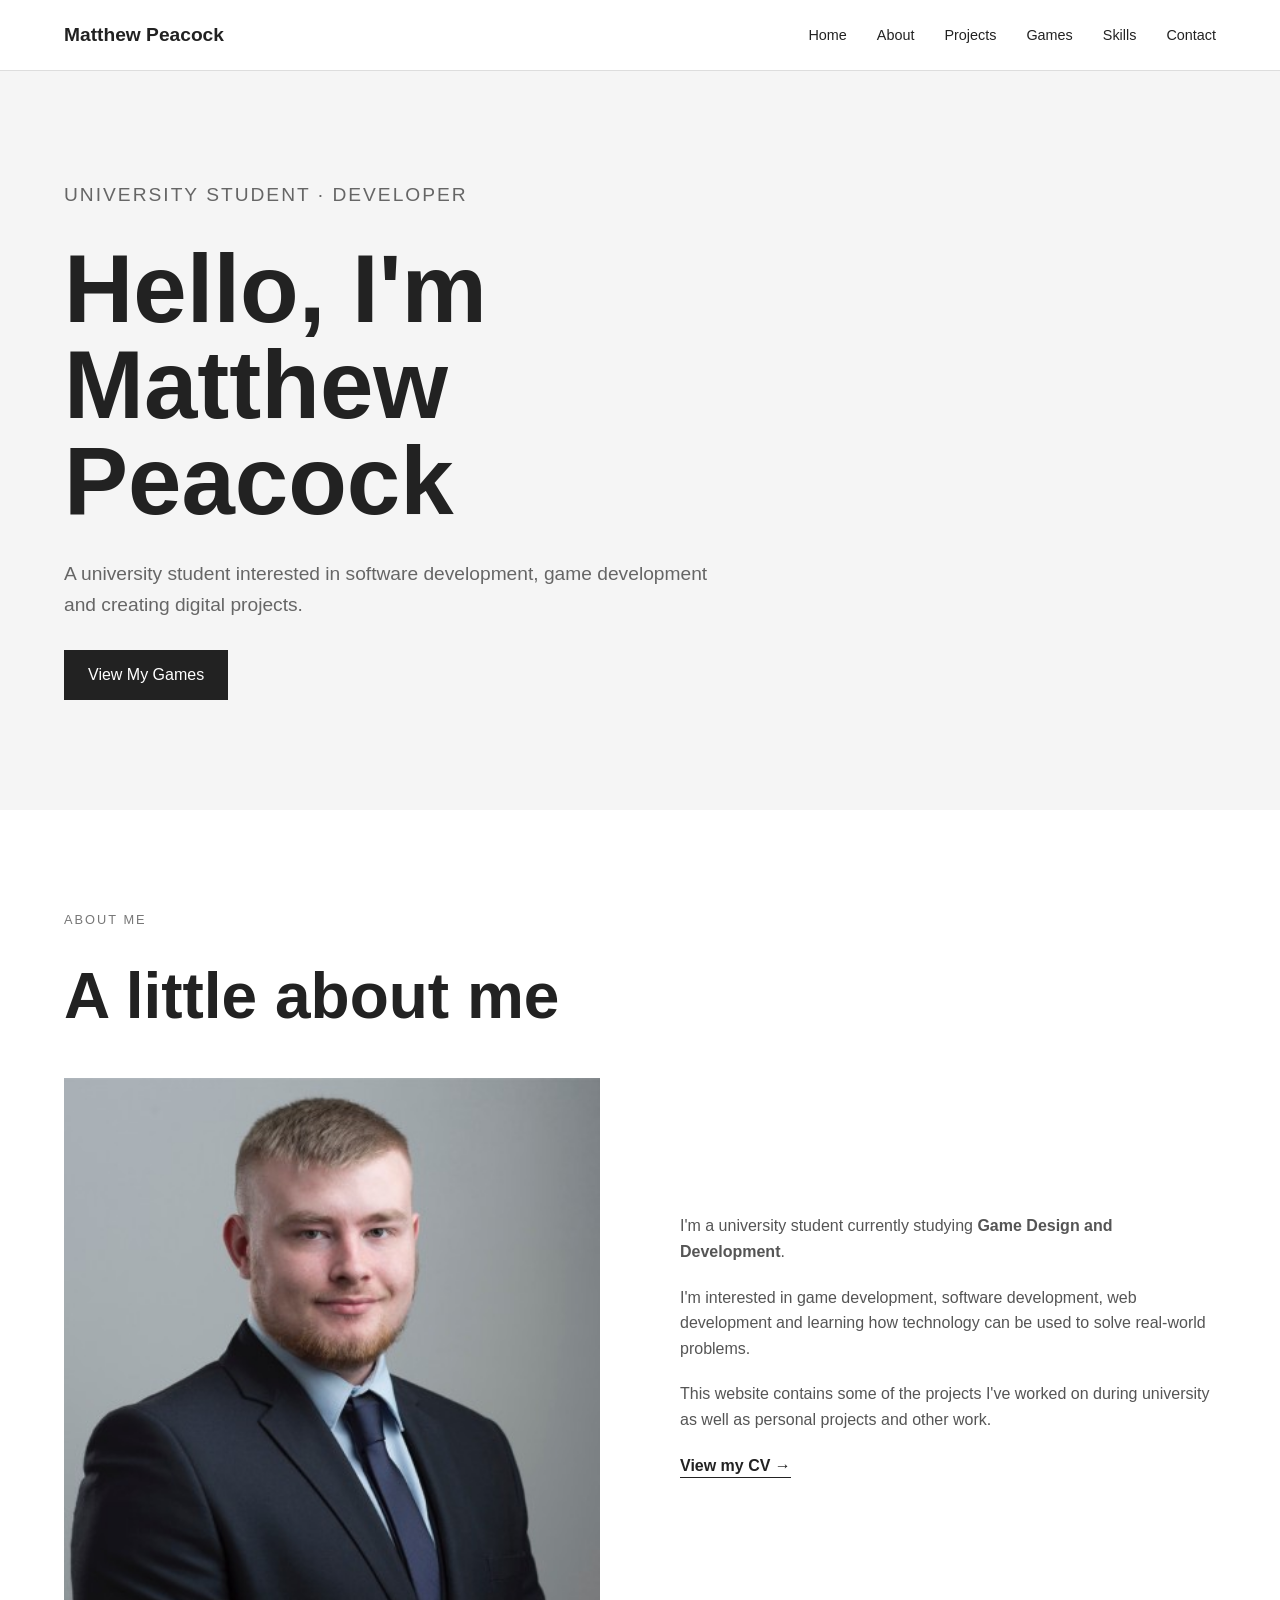
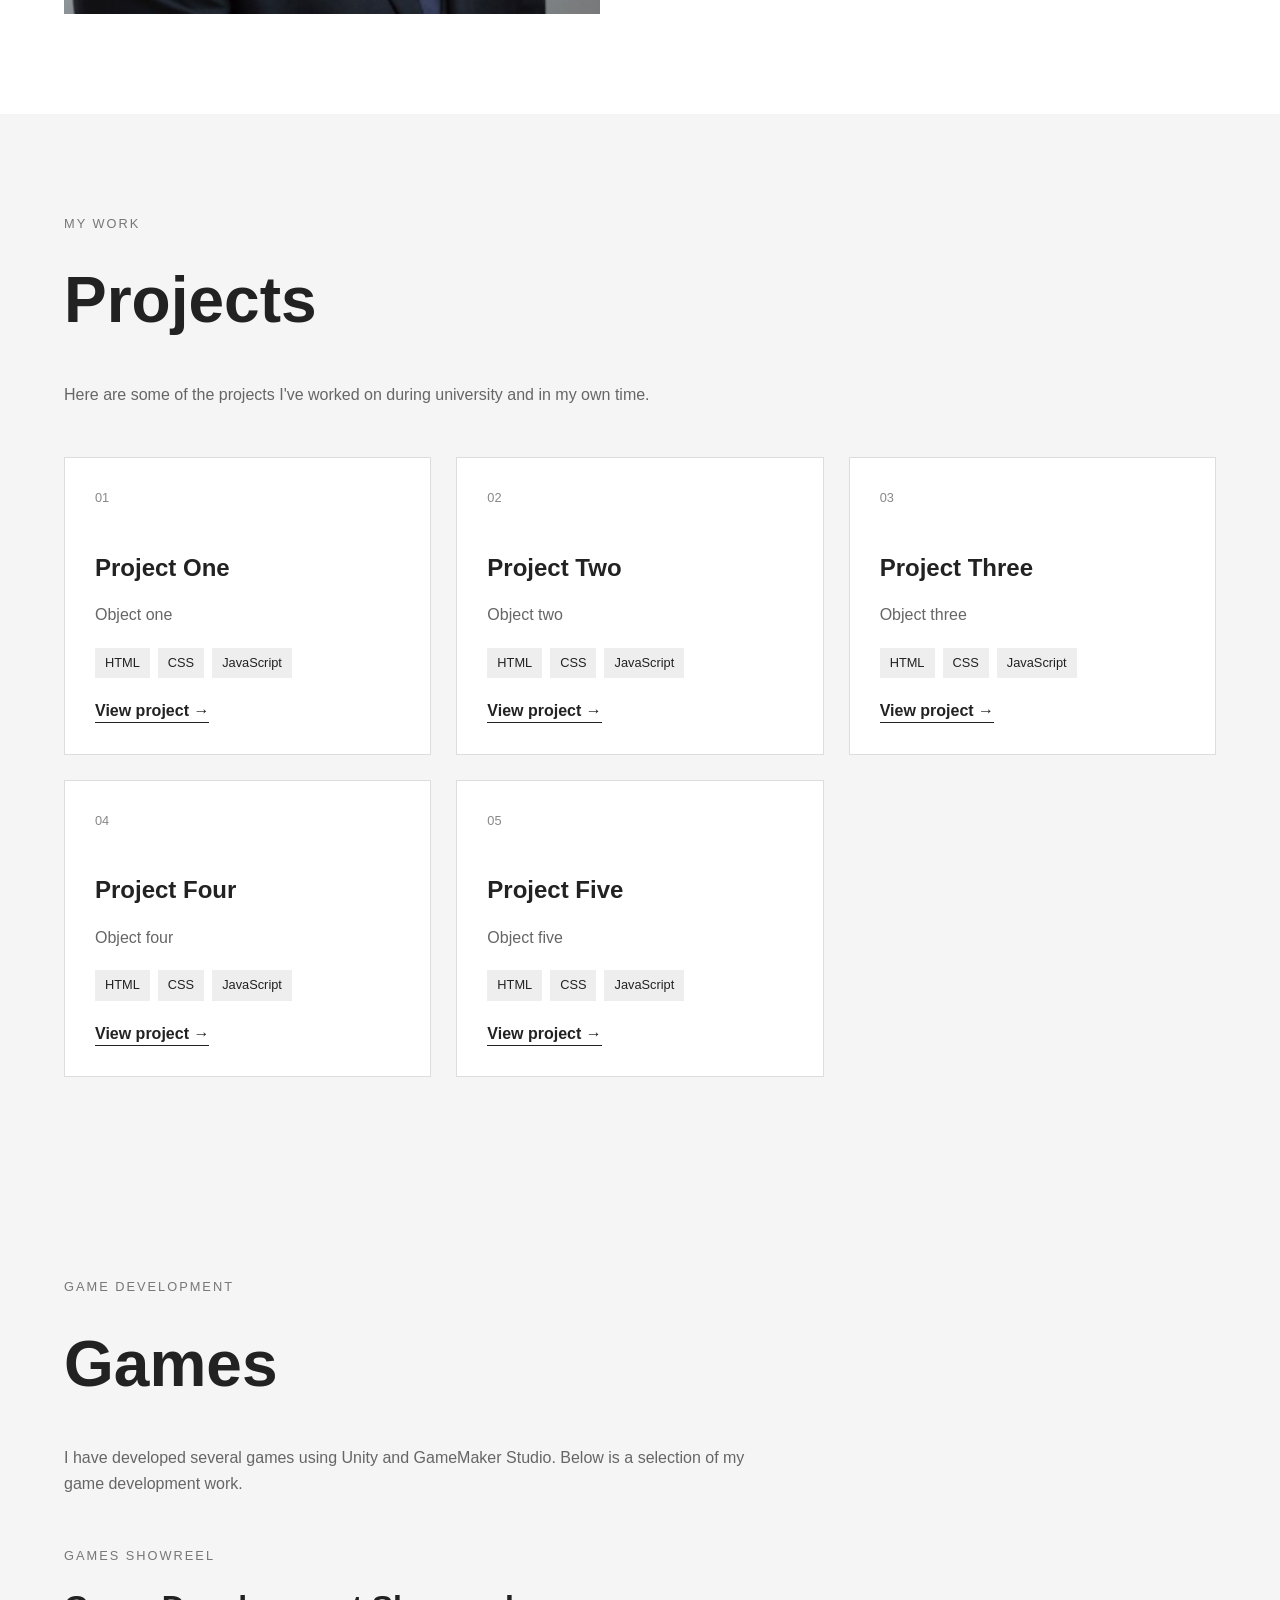
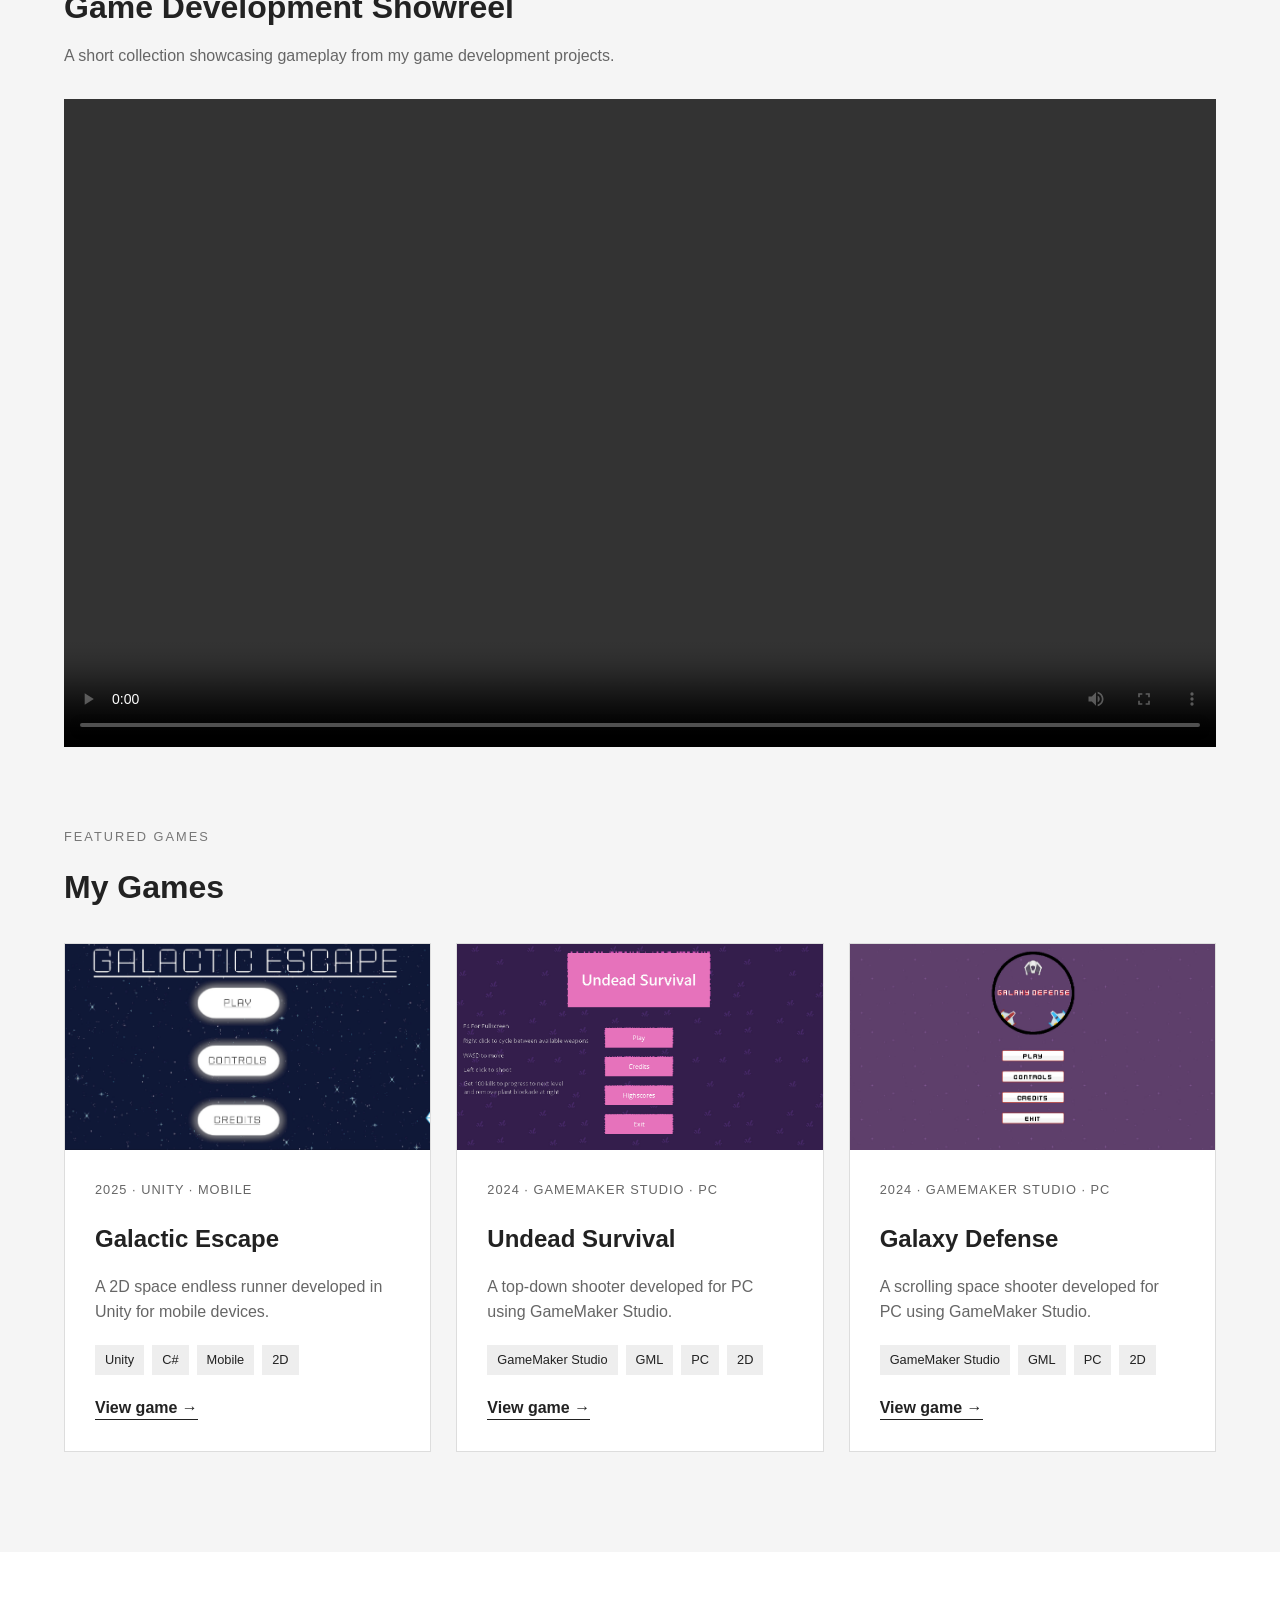
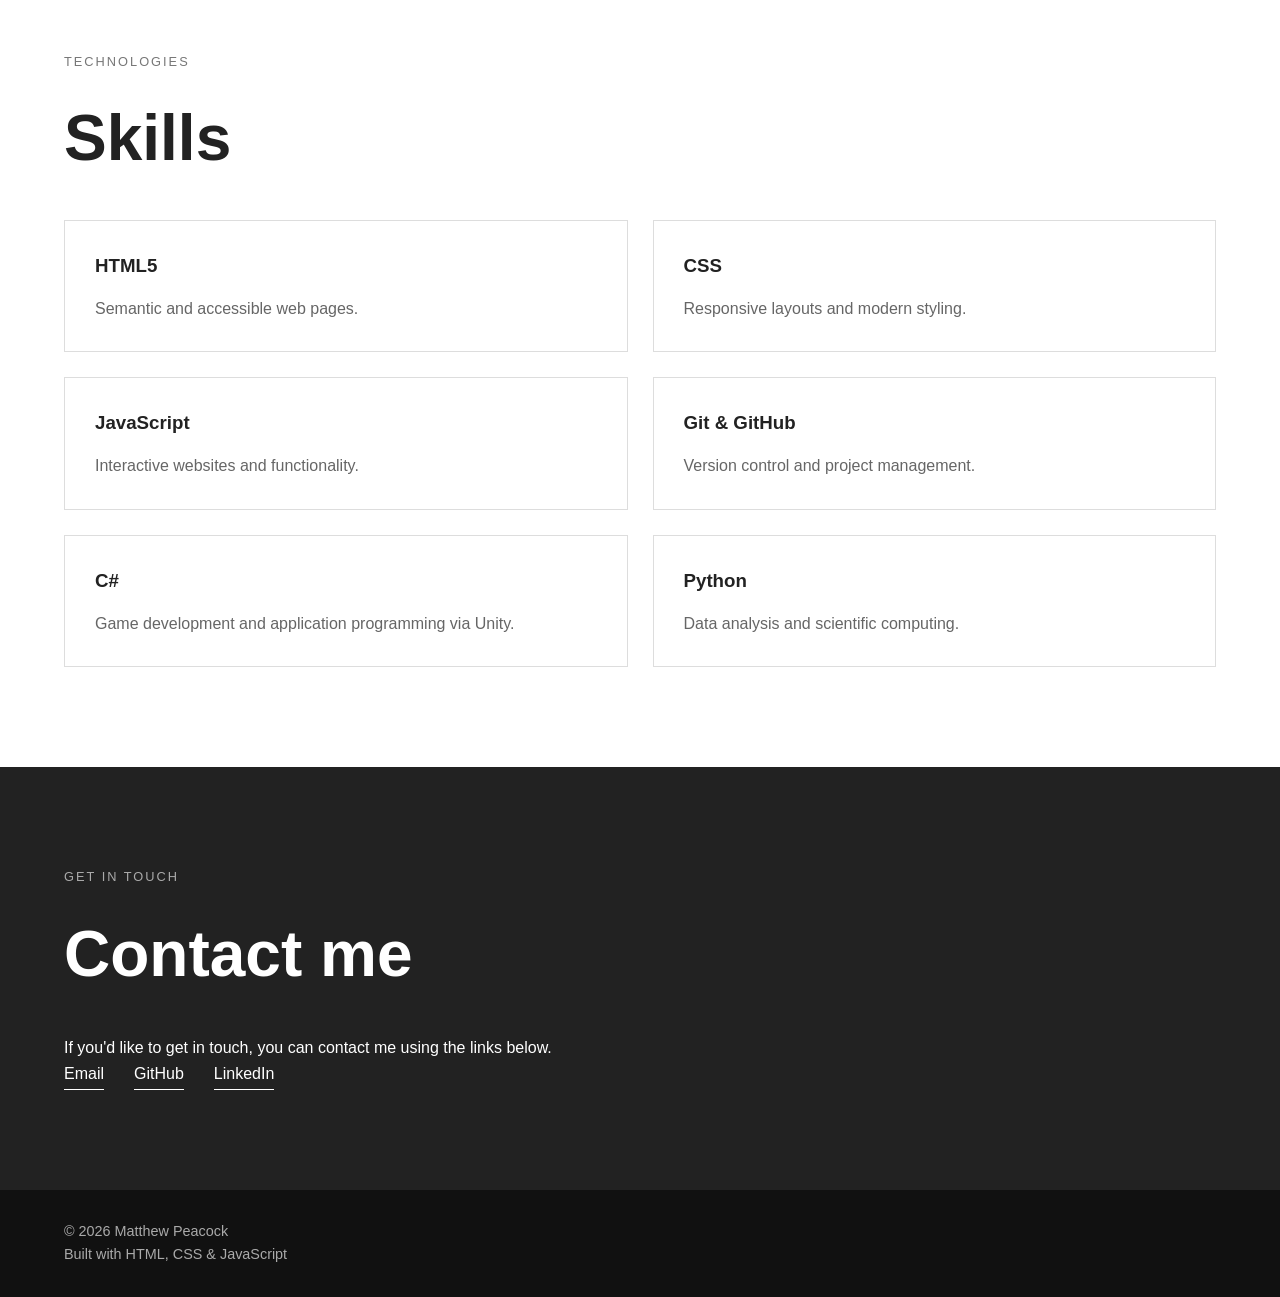
==== commit 6005ea92: "Fixed index.html Fixed problem that was causing hero section not to get styled." ====
--- a/My Portfolio/index.html
+++ b/My Portfolio/index.html
@@ -56,37 +56,28 @@
 
     <main>
 
-        <!-- Hero / Home Section -->
-        <section id="home" class="hero">
-
-            <div class="hero-content">
-
-                <p class="eyebrow">
-                    Portfolio
-                </p>
-
-                <h1>
-                    Hi, I'm <span>Matthew Peacock</span>
-                </h1>
-
-                <p class="hero-description">
-                    I'm a university student interested in technology,
-                    programming and developing creative projects such as games.
-                </p>
-
-                <div class="hero-buttons">
-                    <a href="#projects" class="button">
-                        View My Projects
-                    </a>
-
-                    <a href="#contact" class="button button-secondary">
-                        Contact Me
-                    </a>
-                </div>
-
-            </div>
-
-        </section>
+<!-- Hero Section -->
+<header class="hero" id="home">
+    <div class="container">
+        <div class="hero-content">
+            <p class="eyebrow">University Student · Developer</p>
+
+            <h1>
+                Hello, I'm
+                <span>Matthew Peacock</span>
+            </h1>
+
+            <p>
+                A university student interested in software development,
+                game development and creating digital projects.
+            </p>
+
+            <a href="#games" class="button">
+                View My Games
+            </a>
+        </div>
+    </div>
+</header>
 
 
         <!-- About Section -->
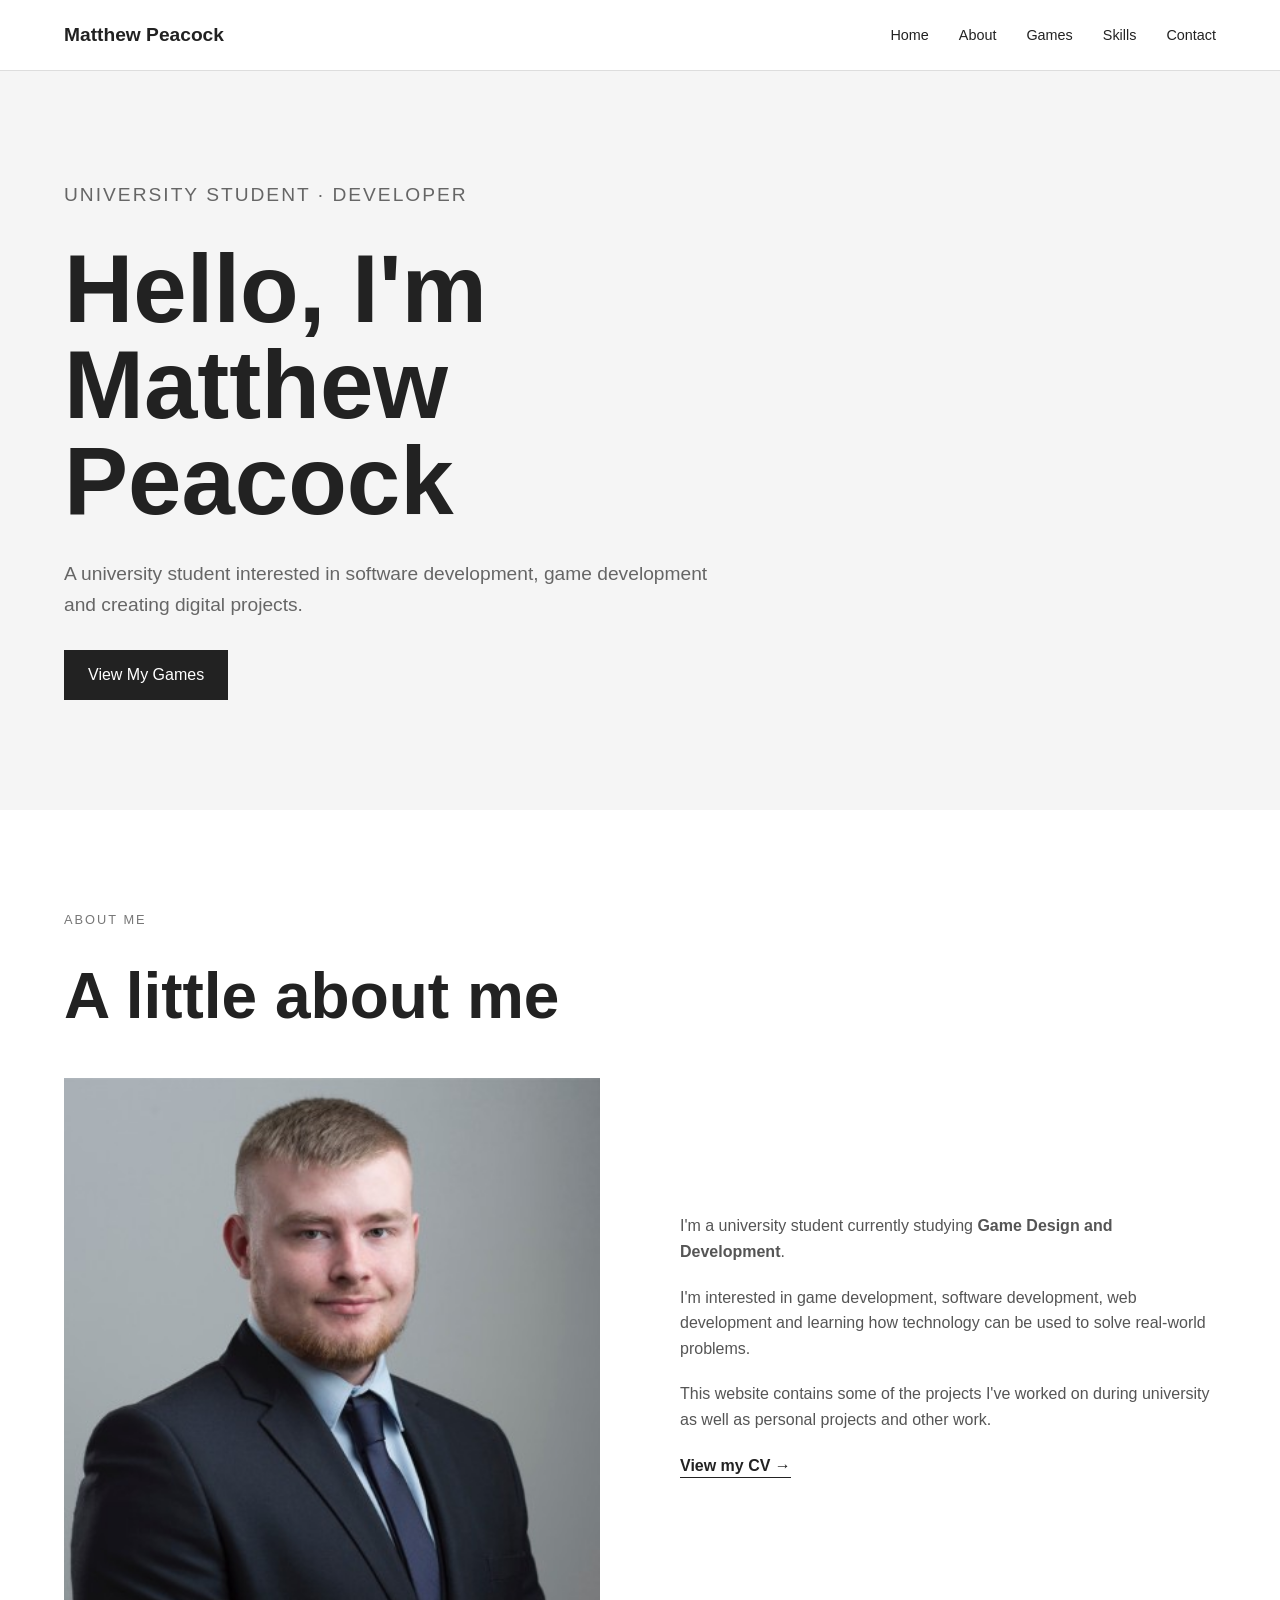
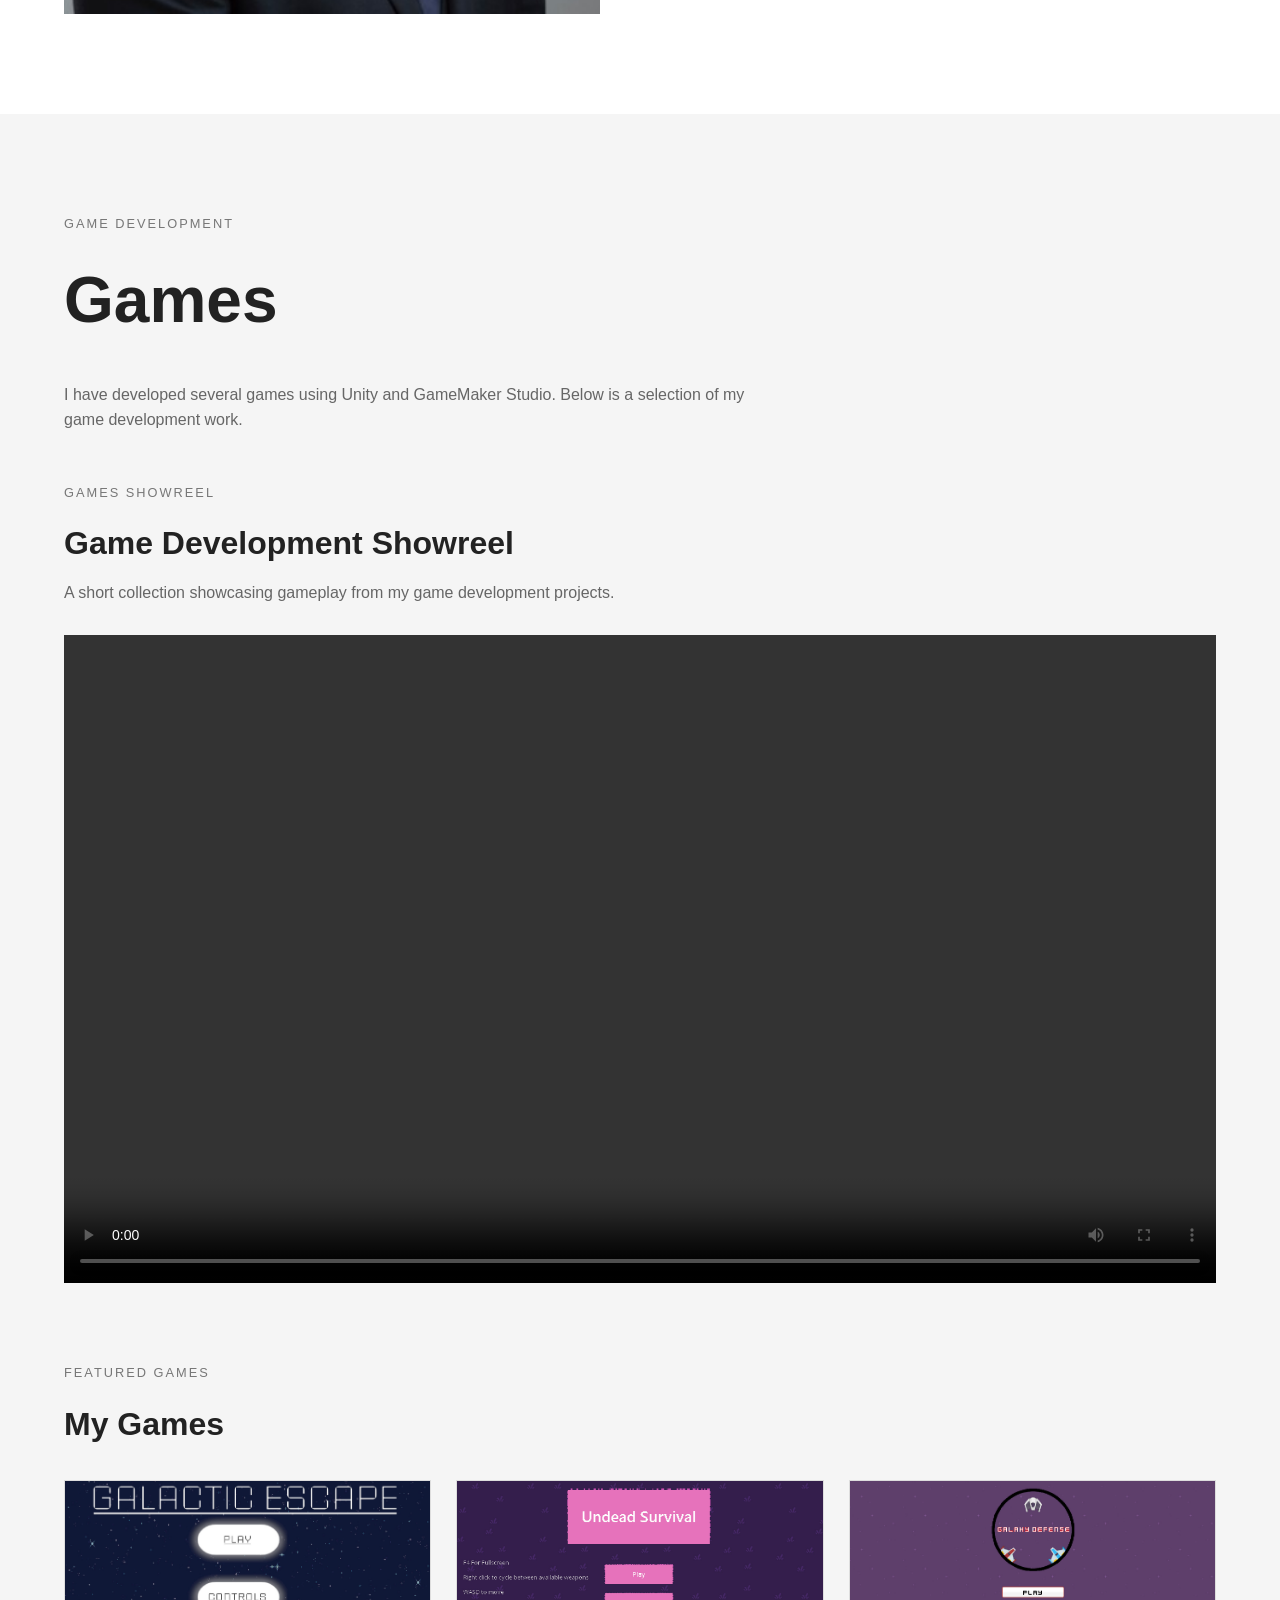
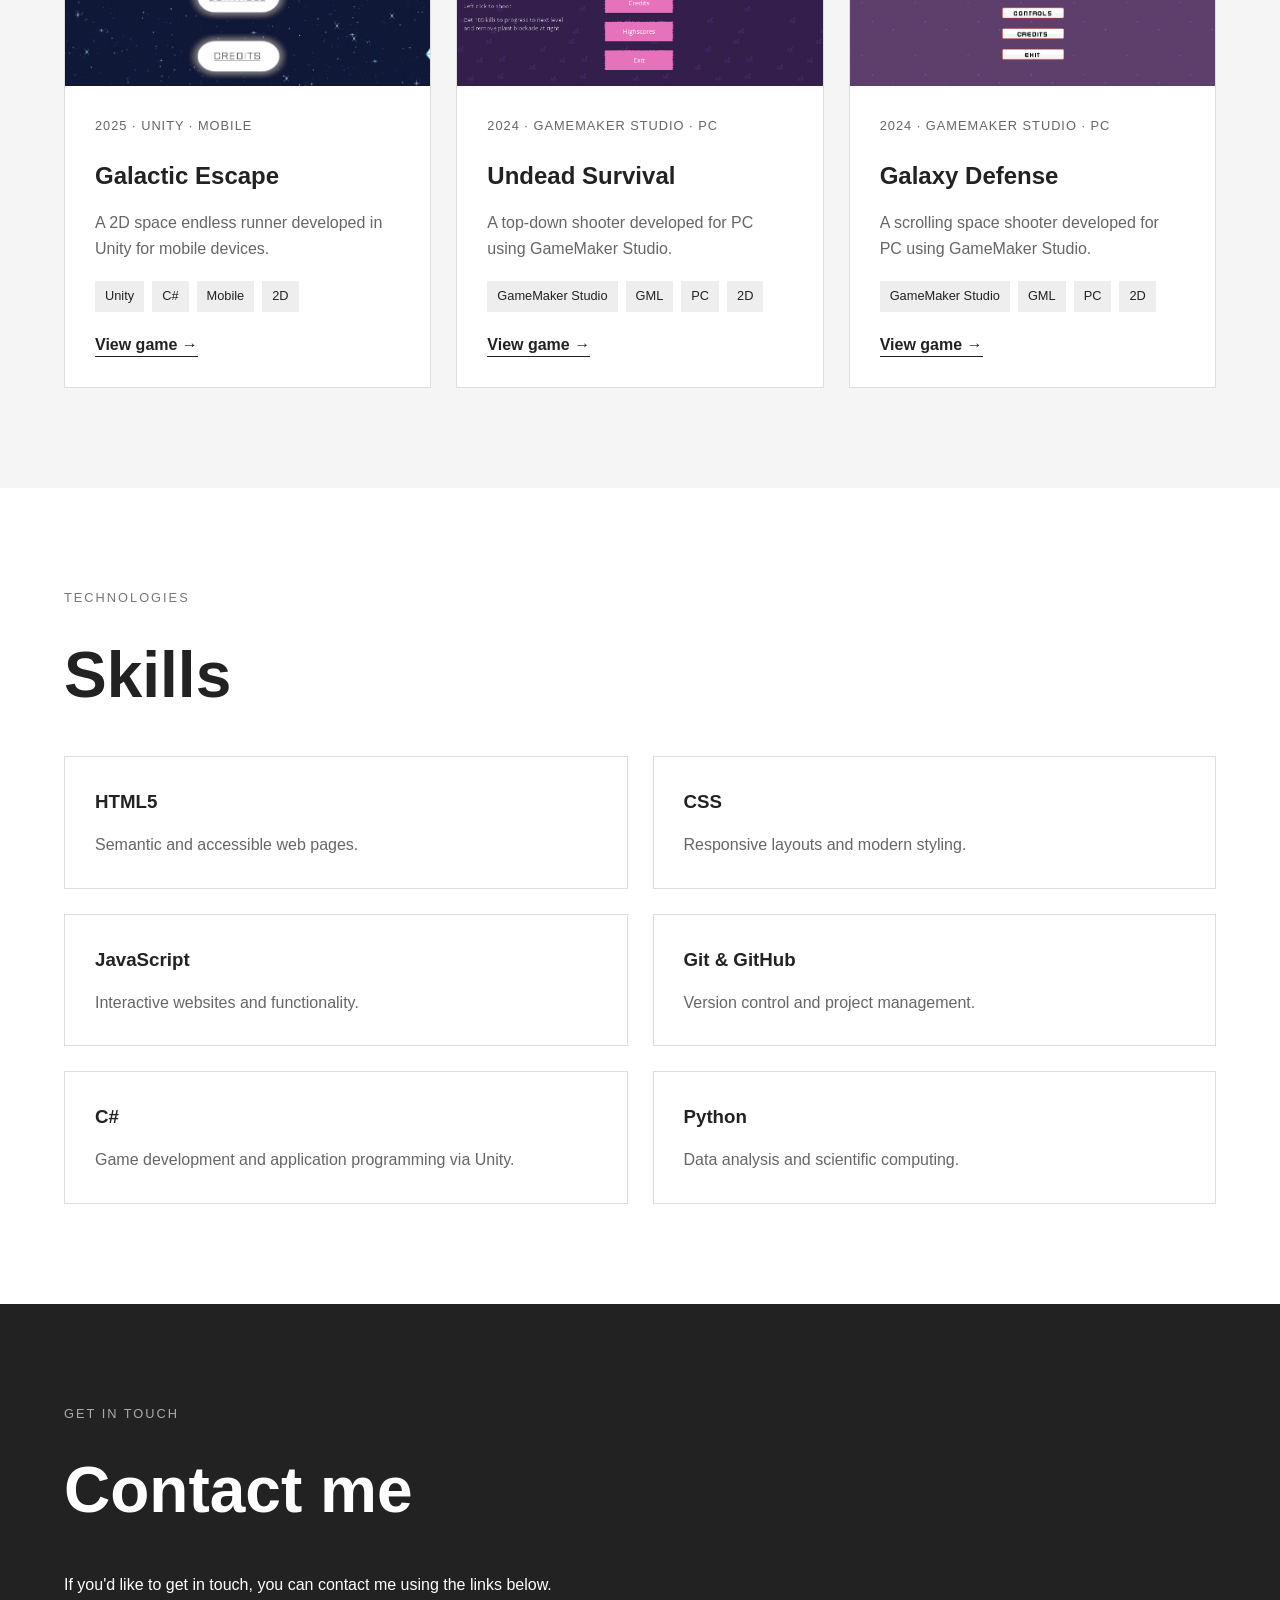
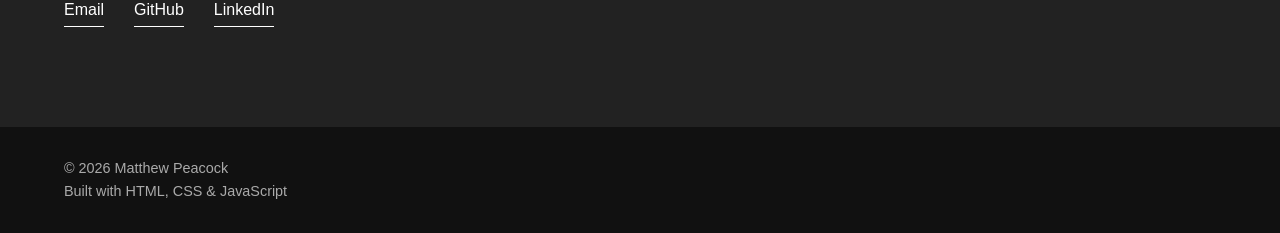
==== commit 5a6cfa7b: "Hidden Project section Hidden all links to the project section until populated" ====
--- a/My Portfolio/index.html
+++ b/My Portfolio/index.html
@@ -36,9 +36,9 @@
                     <li>
                         <a href="#about">About</a>
                     </li>
-                    <li>
+                    <!-- <li>
                         <a href="#projects">Projects</a>
-                    </li>
+                    </li> -->
                     <li>
                         <a href="#games">Games</a>
                     </li>
@@ -139,7 +139,7 @@
 
 
         <!-- Projects Section -->
-        <section id="projects" class="section section-alt">
+        <!-- <section id="projects" class="section section-alt"> 
 
             <div class="container">
 
@@ -157,10 +157,10 @@
                 </p>
 
 
-                <div class="project-grid">
+                <div class="project-grid"> -->
 
                     <!-- Project 1 -->
-                    <article class="project-card">
+                    <!-- <article class="project-card">
 
                         <div class="project-number">
                             01
@@ -187,11 +187,11 @@
                             View project →
                         </a>
 
-                    </article>
+                    </article> -->
 
 
                     <!-- Project 2 -->
-                    <article class="project-card">
+                    <!-- <article class="project-card">
 
                         <div class="project-number">
                             02
@@ -218,11 +218,11 @@
                             View project →
                         </a>
 
-                    </article>
+                    </article> -->
 
 
                     <!-- Project 3 -->
-                    <article class="project-card">
+                    <!-- <article class="project-card">
 
                         <div class="project-number">
                             03
@@ -249,10 +249,10 @@
                             View project →
                         </a>
 
-                    </article>
+                    </article> -->
 
                                         <!-- Project 4 -->
-                    <article class="project-card">
+                    <!-- <article class="project-card">
 
                         <div class="project-number">
                             04
@@ -279,10 +279,10 @@
                             View project →
                         </a>
 
-                    </article>
+                    </article> -->
 
                                         <!-- Project 5 -->
-                    <article class="project-card">
+                    <!-- <article class="project-card">
 
                         <div class="project-number">
                             05
@@ -309,13 +309,13 @@
                             View project →
                         </a>
 
-                    </article>
-
-                </div>
+                    </article> -->
+
+                <!-- </div>
 
             </div>
 
-        </section>
+        </section> -->
 
         <!-- Games Section -->
         <section id="games" class="section section-alt">
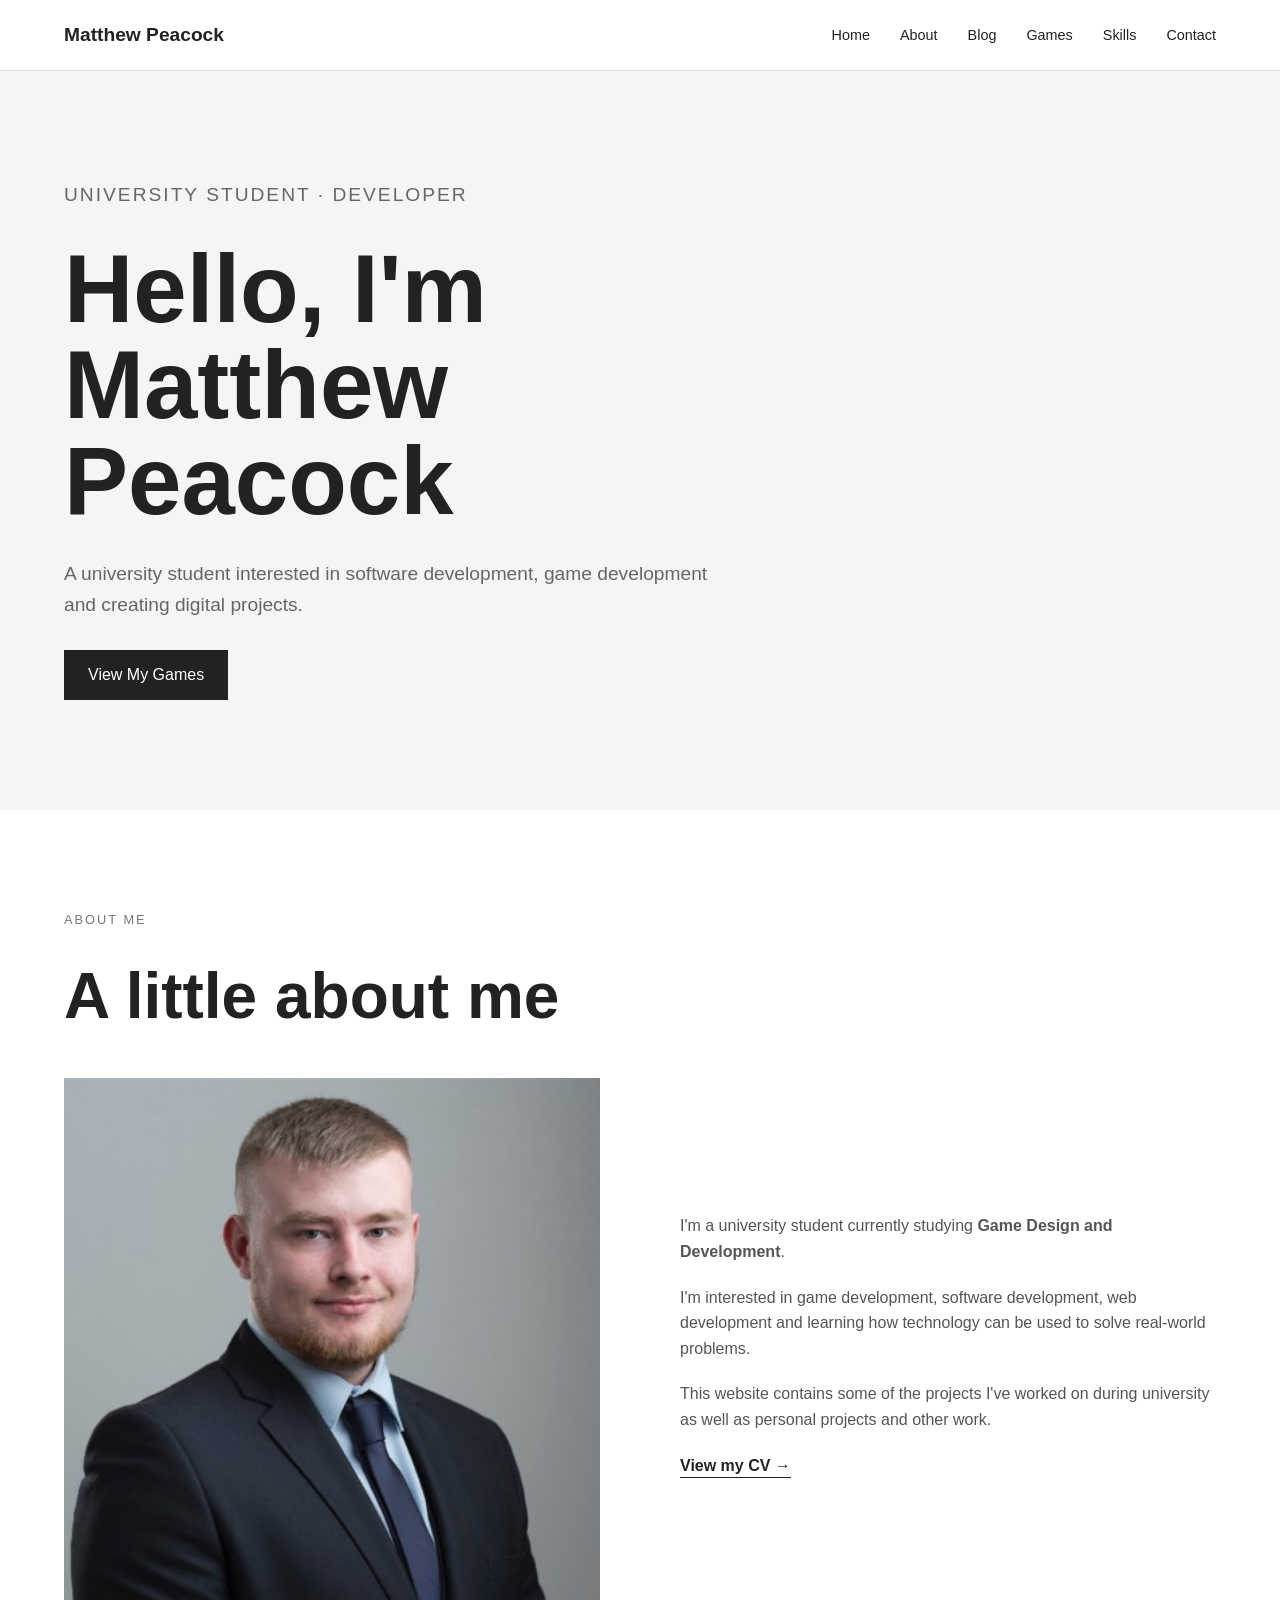
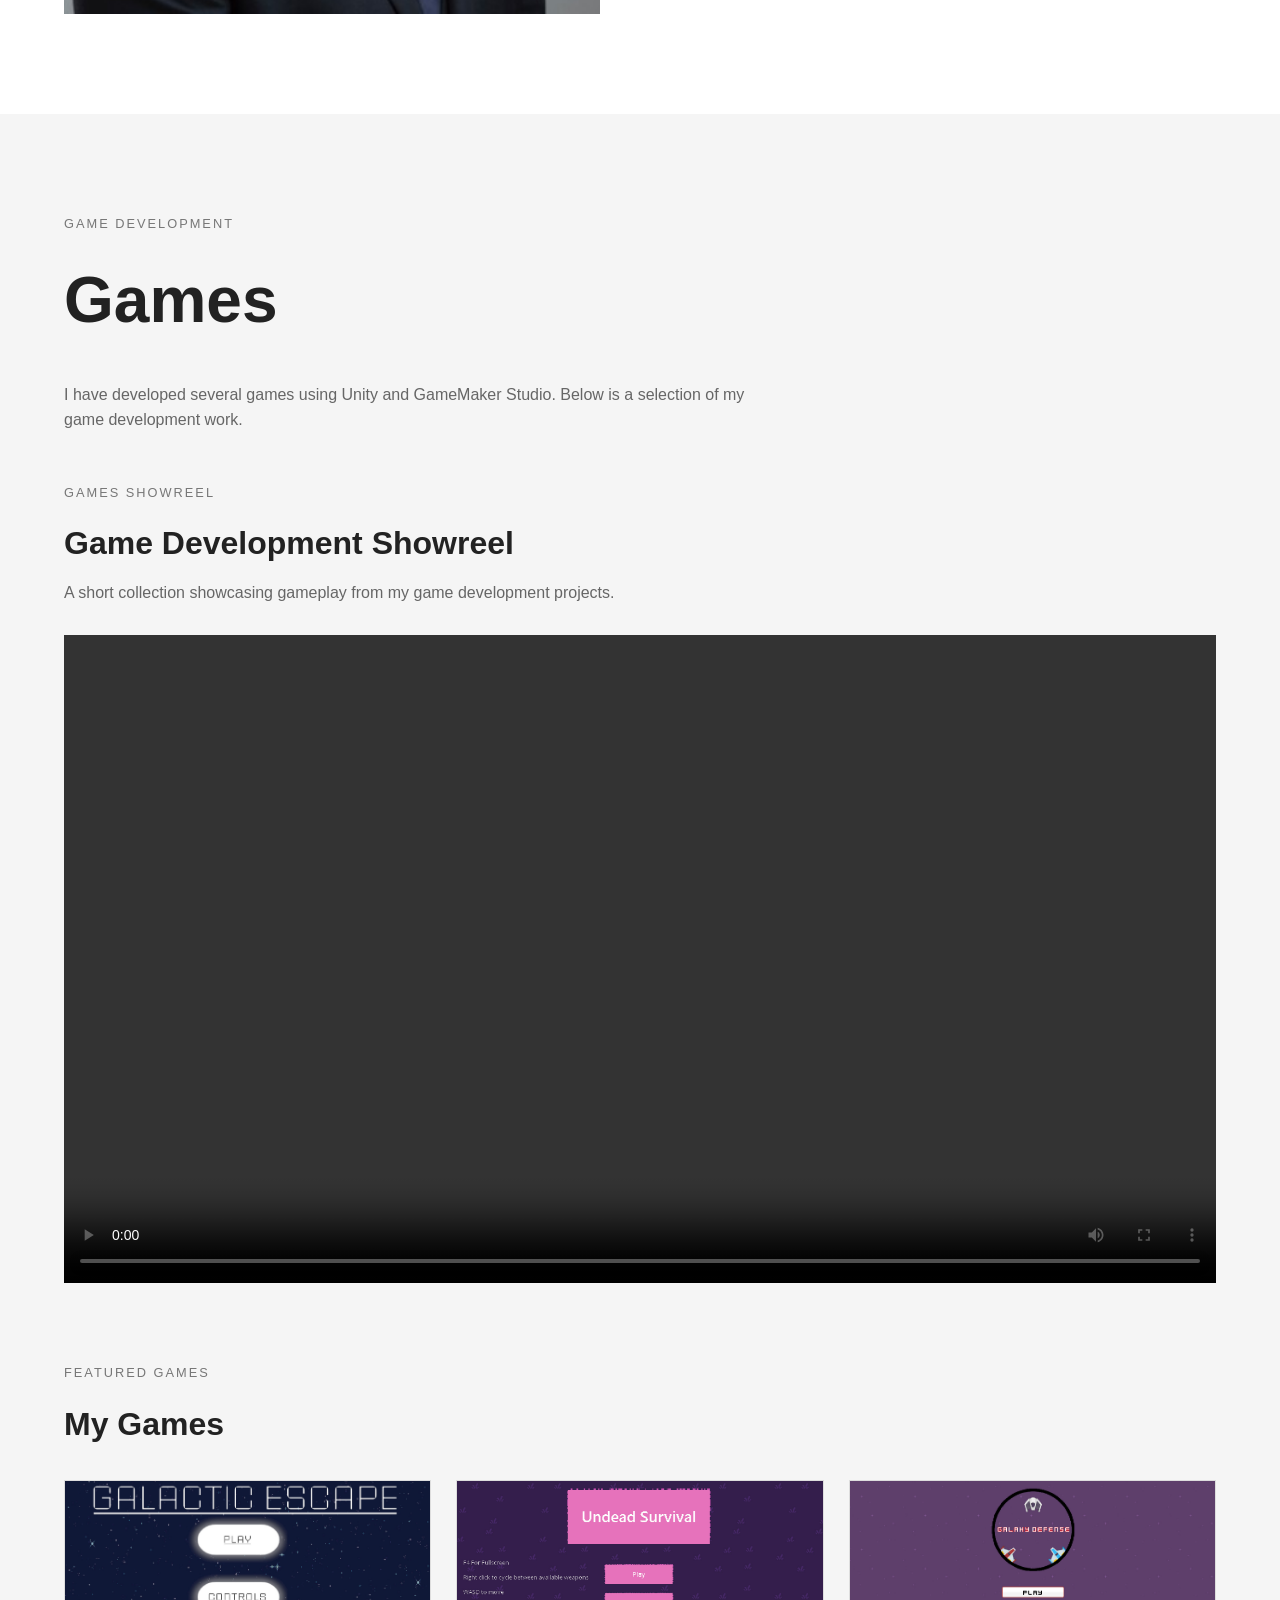
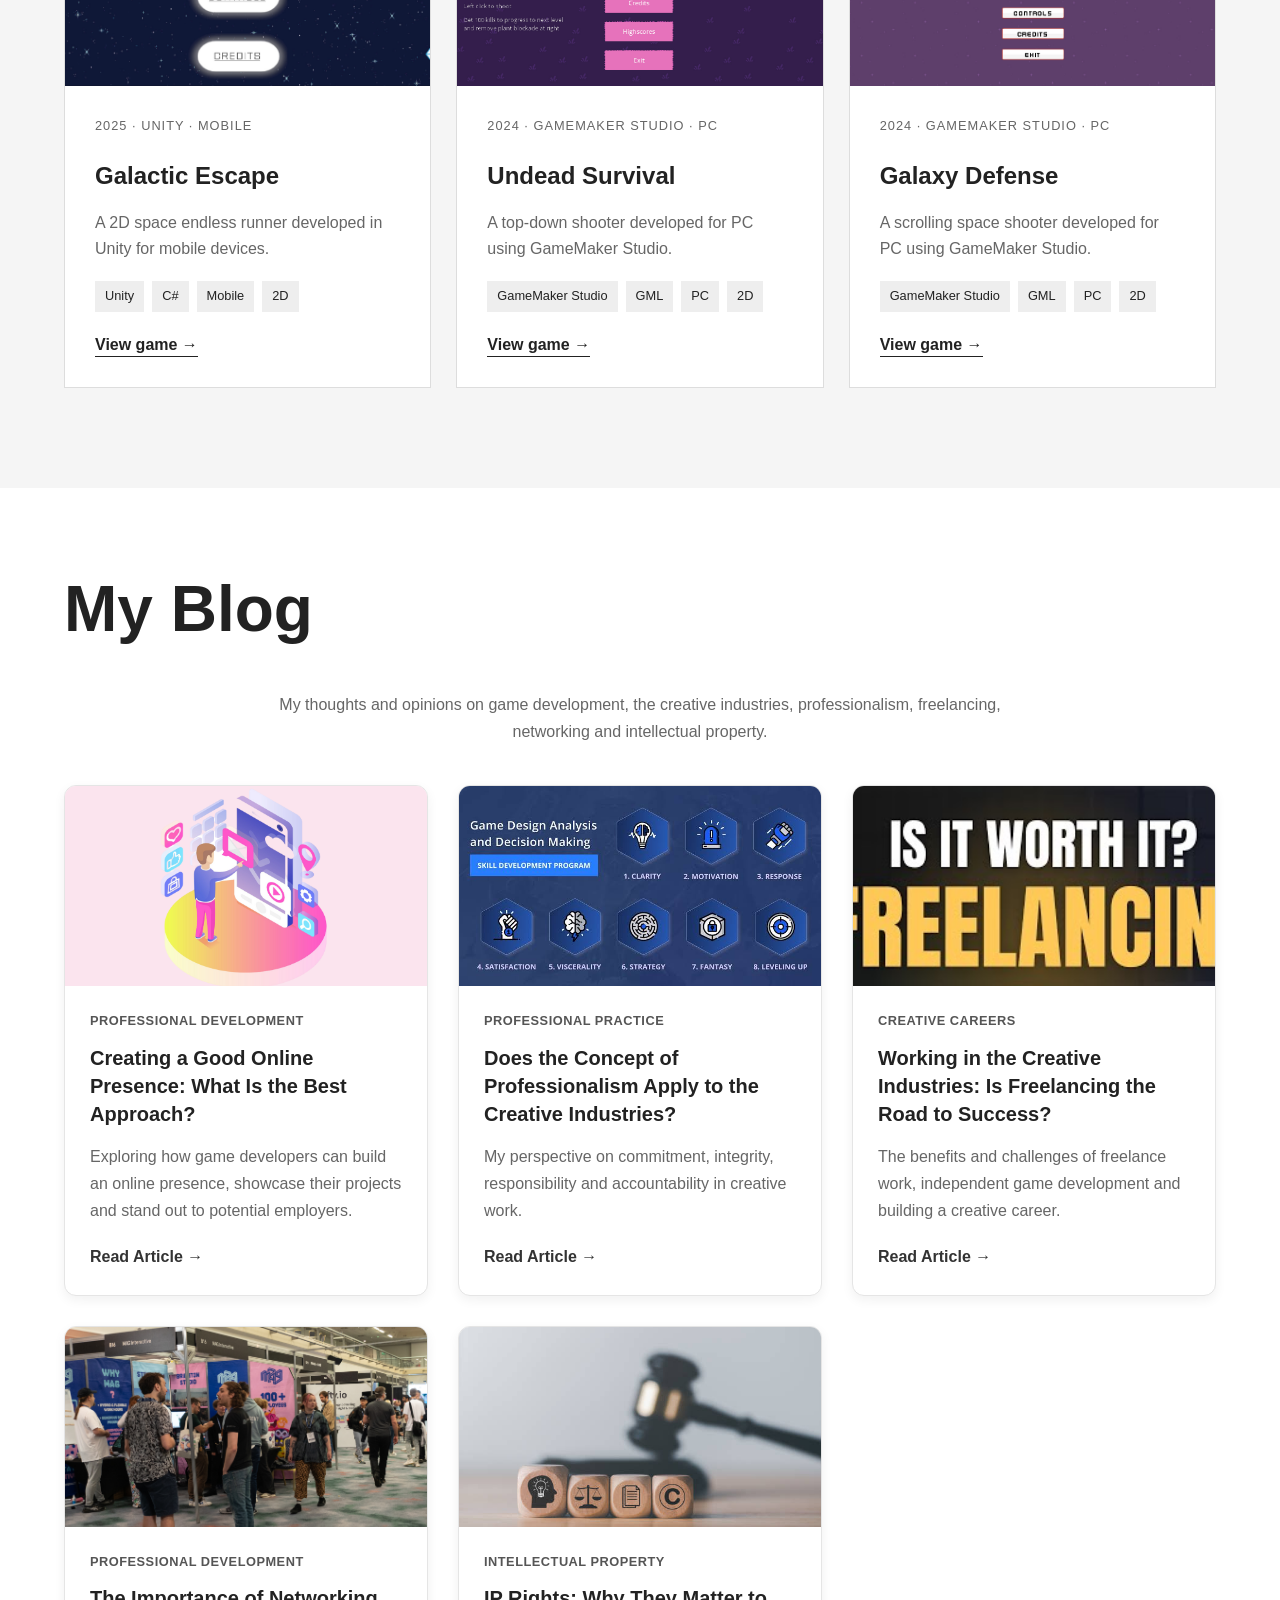
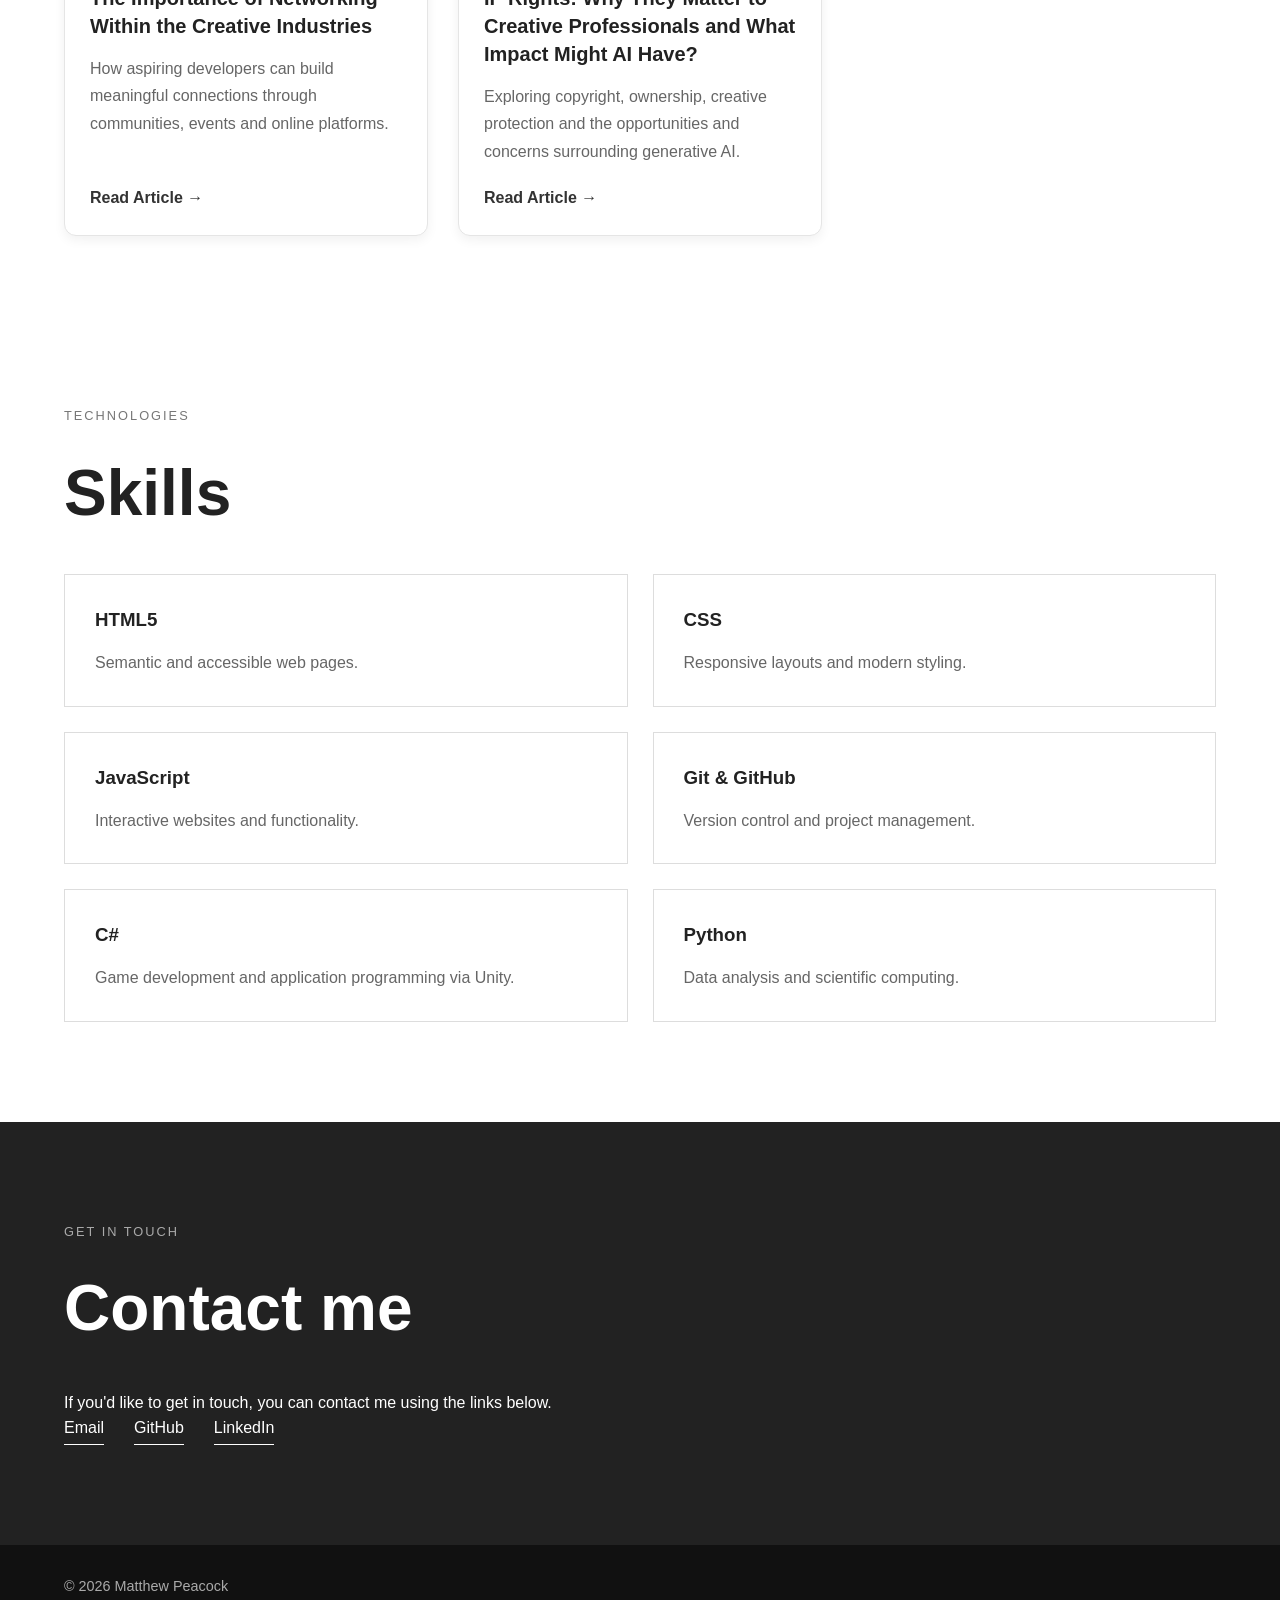
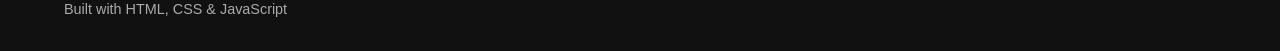
==== commit b43075eb: "Added new CSS, Java and blog pages Added blog pages with new css and java to show back to top button" ====
--- a/My Portfolio/index.html
+++ b/My Portfolio/index.html
@@ -9,6 +9,7 @@
     <meta name="description" content="Portfolio and projects by Matthew Peacock">
 
     <link rel="stylesheet" href="css/style.css">
+    <link rel="stylesheet" href="css/blog.css">
 </head>
 
 <body>
@@ -36,9 +37,12 @@
                     <li>
                         <a href="#about">About</a>
                     </li>
-                    <!-- <li>
-                        <a href="#projects">Projects</a>
-                    </li> -->
+                    <!--<li>
+                        <a href="#projects">Projects</a> -- Commented out for now until projects added
+                    </li>--> 
+                    <li>
+                        <a href="#blog">Blog</a>
+                    </li>
                     <li>
                         <a href="#games">Games</a>
                     </li>
@@ -139,7 +143,7 @@
 
 
         <!-- Projects Section -->
-        <!-- <section id="projects" class="section section-alt"> 
+<!--COMMENTED OUT FOR NOW         <section id="projects" class="section section-alt">
 
             <div class="container">
 
@@ -160,7 +164,7 @@
                 <div class="project-grid"> -->
 
                     <!-- Project 1 -->
-                    <!-- <article class="project-card">
+        <!--COMMENTED OUT FOR NOW          <!--  <article class="project-card">
 
                         <div class="project-number">
                             01
@@ -191,7 +195,7 @@
 
 
                     <!-- Project 2 -->
-                    <!-- <article class="project-card">
+      <!--COMMENTED OUT FOR NOW               <article class="project-card">
 
                         <div class="project-number">
                             02
@@ -222,7 +226,7 @@
 
 
                     <!-- Project 3 -->
-                    <!-- <article class="project-card">
+     <!--COMMENTED OUT FOR NOW                <article class="project-card">
 
                         <div class="project-number">
                             03
@@ -252,7 +256,7 @@
                     </article> -->
 
                                         <!-- Project 4 -->
-                    <!-- <article class="project-card">
+    <!--COMMENTED OUT FOR NOW                 <article class="project-card">
 
                         <div class="project-number">
                             04
@@ -282,7 +286,7 @@
                     </article> -->
 
                                         <!-- Project 5 -->
-                    <!-- <article class="project-card">
+   <!--COMMENTED OUT FOR NOW                  <article class="project-card">
 
                         <div class="project-number">
                             05
@@ -449,6 +453,168 @@
             </div>
         </section>
 
+        <!-- ======================================== -->
+        <!-- BLOG SECTION -->
+        <!-- ======================================== -->
+        <section id="blog" class="blog-section">
+            <div class="container">
+                <h2 class="section-title">My Blog</h2>
+
+                <p class="blog-intro">
+                    My thoughts and opinions on game development,
+                    the creative industries, professionalism,
+                    freelancing, networking and intellectual property.
+                </p>
+
+                <div class="blog-grid">
+
+                    <!-- Blog 1: Online Presence -->
+                    <article class="blog-card">
+
+                        <a href="blog/online-presence.html"
+                        class="blog-card-image-link">
+                            <img
+                                src="assets/images/blog/Online%20Presence/cover.png"
+                                alt="Creating a good online presence"
+                                class="blog-card-image"
+                                onerror="this.style.display='none'"
+                            >
+                        </a>
+
+                        <div class="blog-card-content">
+                            <span class="blog-category">
+                                Professional Development
+                            </span>
+
+                            <h3>
+                                Creating a Good Online Presence:
+                                What Is the Best Approach?
+                            </h3>
+
+                            <p>
+                                Exploring how game developers can
+                                build an online presence, showcase
+                                their projects and stand out to
+                                potential employers.
+                            </p>
+
+                            <a href="blog/online-presence.html"
+                            class="blog-read-more">
+                                Read Article &rarr;
+                            </a>
+                        </div>
+                    </article>
+
+                    <!-- Blog 2: Professionalism -->
+                    <article class="blog-card">
+
+                        <a href="blog/professionalism.html" class="blog-card-image-link" aria-label="Read Does the Concept of Professionalism Apply to the Creative Industries?">
+                            <img
+                                src="assets/images/blog/Professionalism/cover.png"
+                                alt="Cover image for Professionalism article"
+                                class="blog-card-image"
+                                loading="lazy"
+                                onerror="this.style.display='none'"
+                            >
+                        </a>
+
+                        <div class="blog-card-content">
+                            <span class="blog-category">Professional Practice</span>
+
+                            <h3>Does the Concept of Professionalism Apply to the Creative Industries?</h3>
+
+                            <p>My perspective on commitment, integrity, responsibility and accountability in creative work.</p>
+
+                            <a href="blog/professionalism.html" class="blog-read-more">
+                                Read Article &rarr;
+                            </a>
+                        </div>
+                    </article>
+
+
+                    <!-- Blog 3: Freelancing -->
+                    <article class="blog-card">
+
+                        <a href="blog/freelancing.html" class="blog-card-image-link" aria-label="Read Working in the Creative Industries: Is Freelancing the Road to Success?">
+                            <img
+                                src="assets/images/blog/Freelancing/cover.png"
+                                alt="Cover image for Freelancing article"
+                                class="blog-card-image"
+                                loading="lazy"
+                                onerror="this.style.display='none'"
+                            >
+                        </a>
+
+                        <div class="blog-card-content">
+                            <span class="blog-category">Creative Careers</span>
+
+                            <h3>Working in the Creative Industries: Is Freelancing the Road to Success?</h3>
+
+                            <p>The benefits and challenges of freelance work, independent game development and building a creative career.</p>
+
+                            <a href="blog/freelancing.html" class="blog-read-more">
+                                Read Article &rarr;
+                            </a>
+                        </div>
+                    </article>
+
+
+                    <!-- Blog 4: Networking -->
+                    <article class="blog-card">
+
+                        <a href="blog/networking.html" class="blog-card-image-link" aria-label="Read The Importance of Networking Within the Creative Industries">
+                            <img
+                                src="assets/images/blog/Networking/cover.png"
+                                alt="Cover image for Networking article"
+                                class="blog-card-image"
+                                loading="lazy"
+                                onerror="this.style.display='none'"
+                            >
+                        </a>
+
+                        <div class="blog-card-content">
+                            <span class="blog-category">Professional Development</span>
+
+                            <h3>The Importance of Networking Within the Creative Industries</h3>
+
+                            <p>How aspiring developers can build meaningful connections through communities, events and online platforms.</p>
+
+                            <a href="blog/networking.html" class="blog-read-more">
+                                Read Article &rarr;
+                            </a>
+                        </div>
+                    </article>
+
+
+                    <!-- Blog 5: IP Rights -->
+                    <article class="blog-card">
+
+                        <a href="blog/ip-rights.html" class="blog-card-image-link" aria-label="Read IP Rights: Why They Matter to Creative Professionals and What Impact Might AI Have?">
+                            <img
+                                src="assets/images/blog/IP%20Rights/cover.png"
+                                alt="Cover image for IP Rights article"
+                                class="blog-card-image"
+                                loading="lazy"
+                                onerror="this.style.display='none'"
+                            >
+                        </a>
+
+                        <div class="blog-card-content">
+                            <span class="blog-category">Intellectual Property</span>
+
+                            <h3>IP Rights: Why They Matter to Creative Professionals and What Impact Might AI Have?</h3>
+
+                            <p>Exploring copyright, ownership, creative protection and the opportunities and concerns surrounding generative AI.</p>
+
+                            <a href="blog/ip-rights.html" class="blog-read-more">
+                                Read Article &rarr;
+                            </a>
+                        </div>
+                    </article>
+
+                </div>
+            </div>
+        </section>
 
         <!-- Skills Section -->
         <section id="skills" class="section">
@@ -584,4 +750,4 @@
     <script src="js/script.js"></script>
 
 </body>
-</html>+</html>
--- a/My Portfolio/css/blog.css
+++ b/My Portfolio/css/blog.css
@@ -0,0 +1,324 @@
+
+/* ======================================== */
+/* BLOG SECTION - HOMEPAGE */
+/* ======================================== */
+
+.blog-section {
+    padding: 70px 0;
+}
+
+.blog-section .container {
+    width: 90%;
+    max-width: 1200px;
+    margin: 0 auto;
+}
+
+.blog-intro {
+    text-align: center;
+    max-width: 750px;
+    margin: 0 auto 40px;
+    color: #666;
+    line-height: 1.7;
+}
+
+.blog-grid {
+    display: grid;
+    grid-template-columns: repeat(auto-fit, minmax(280px, 1fr));
+    gap: 30px;
+}
+
+.blog-card {
+    background: #fff;
+    border: 1px solid #e5e5e5;
+    border-radius: 12px;
+    overflow: hidden;
+    box-shadow: 0 4px 12px rgba(0, 0, 0, 0.06);
+    transition: transform 0.25s ease, box-shadow 0.25s ease;
+}
+
+.blog-card:hover {
+    transform: translateY(-5px);
+    box-shadow: 0 8px 22px rgba(0, 0, 0, 0.12);
+}
+
+.blog-card-image-link {
+    display: block;
+}
+
+.blog-card-image {
+    width: 100%;
+    height: 200px;
+    object-fit: cover;
+    display: block;
+}
+
+.blog-card-content {
+    padding: 25px;
+}
+
+.blog-category {
+    display: inline-block;
+    font-size: 0.8rem;
+    font-weight: 600;
+    color: #555;
+    text-transform: uppercase;
+    letter-spacing: 0.5px;
+    margin-bottom: 12px;
+}
+
+.blog-card h3 {
+    font-size: 1.25rem;
+    line-height: 1.4;
+    margin: 0 0 15px;
+    color: #222;
+}
+
+.blog-card p {
+    color: #666;
+    line-height: 1.7;
+    margin-bottom: 20px;
+}
+
+.blog-read-more {
+    display: inline-block;
+    color: #333;
+    text-decoration: none;
+    font-weight: 600;
+    transition: color 0.2s ease;
+}
+
+.blog-read-more:hover {
+    color: #007bff;
+}
+
+/* ======================================== */
+/* BLOG ARTICLE PAGES */
+/* ======================================== */
+
+.blog-page {
+    padding: 110px 20px 70px;
+    min-height: 100vh;
+}
+
+.blog-article {
+    max-width: 850px;
+    margin: 0 auto;
+    padding: 45px;
+    background: #fff;
+    border: 1px solid #e5e5e5;
+    border-radius: 12px;
+    box-shadow: 0 4px 18px rgba(0, 0, 0, 0.05);
+}
+
+.blog-article-header {
+    text-align: center;
+    margin-bottom: 40px;
+    padding-bottom: 30px;
+    border-bottom: 1px solid #ddd;
+}
+
+.blog-article-header h1 {
+    font-size: clamp(1.8rem, 4vw, 2.5rem);
+    line-height: 1.25;
+    margin: 15px 0;
+    color: #222;
+}
+
+.blog-article-header p {
+    color: #666;
+    line-height: 1.7;
+}
+
+.blog-article h2 {
+    font-size: 1.5rem;
+    margin: 35px 0 15px;
+    color: #222;
+}
+
+.blog-article h3 {
+    font-size: 1.2rem;
+    margin: 25px 0 12px;
+    color: #333;
+}
+
+.blog-article p {
+    line-height: 1.85;
+    color: #444;
+    margin-bottom: 20px;
+}
+
+.blog-article a {
+    color: #0066cc;
+    text-decoration: underline;
+    text-underline-offset: 3px;
+}
+
+.blog-article a:hover {
+    color: #004080;
+}
+
+.blog-article figure {
+    margin: 30px 0;
+}
+
+.blog-article figure img {
+    display: block;
+    width: 100%;
+    height: auto;
+    border-radius: 8px;
+}
+
+.blog-article figcaption {
+    margin-top: 10px;
+    font-size: 0.9rem;
+    color: #777;
+    text-align: center;
+}
+
+.blog-references {
+    margin-top: 50px;
+    padding-top: 25px;
+    border-top: 1px solid #ddd;
+}
+
+.blog-references li {
+    margin-bottom: 12px;
+    line-height: 1.7;
+    overflow-wrap: anywhere;
+}
+
+.blog-back {
+    display: inline-block;
+    margin-bottom: 30px;
+    font-weight: 600;
+    text-decoration: none;
+    color: #333;
+}
+
+.blog-back:hover {
+    color: #007bff;
+}
+
+/* ======================================== */
+/* RESPONSIVE BLOG STYLING */
+/* ======================================== */
+
+@media (max-width: 768px) {
+    .blog-section {
+        padding: 45px 0;
+    }
+
+    .blog-page {
+        padding: 90px 12px 40px;
+    }
+
+    .blog-article {
+        padding: 25px 20px;
+    }
+
+    .blog-article h2 {
+        font-size: 1.3rem;
+    }
+}
+
+
+/* ======================================== */
+/* BLOG CARD CONSISTENCY - FIVE ARTICLES */
+/* ======================================== */
+
+.blog-card {
+    display: flex;
+    flex-direction: column;
+}
+
+.blog-card-image-link {
+    min-height: 200px;
+    background: #f5f5f5;
+}
+
+.blog-card-content {
+    display: flex;
+    flex: 1;
+    flex-direction: column;
+}
+
+.blog-card-content .blog-read-more {
+    margin-top: auto;
+    align-self: flex-start;
+}
+
+.blog-section .section-title {
+    font-size: clamp(2.5rem, 5vw, 4rem);
+    margin-bottom: 30px;
+}
+
+/* Offset fixed navigation when following the Blog anchor. */
+#blog {
+    scroll-margin-top: 70px;
+}
+
+
+/* ======================================== */
+/* BLOG TOP NAVIGATION */
+/* ======================================== */
+
+.blog-top-nav {
+    position: fixed;
+    top: 0;
+    left: 0;
+    width: 100%;
+    height: 70px;
+    background: #fff;
+    border-bottom: 1px solid #ddd;
+    z-index: 1000;
+
+    display: flex;
+    align-items: center;
+    justify-content: center;
+
+    /* Hide navigation until the user scrolls */
+    opacity: 0;
+    visibility: hidden;
+    transform: translateY(-100%);
+    pointer-events: none;
+
+    transition:
+    opacity 0.3s ease,
+    transform 0.3s ease,
+    visibility 0.3s ease;
+}
+
+.blog-top-button {
+    display: inline-flex;
+    align-items: center;
+    justify-content: center;
+    gap: 8px;
+
+    padding: 10px 20px;
+    color: #222;
+    font-size: 0.9rem;
+    font-weight: 600;
+    text-decoration: none;
+
+    border-radius: 6px;
+    transition: background 0.2s ease, color 0.2s ease;
+}
+
+.blog-top-button:hover {
+    background: #f5f5f5;
+    color: #555;
+}
+
+.blog-top-button:focus-visible {
+    outline: 2px solid #222;
+    outline-offset: 3px;
+}
+
+/* Show navigation after scrolling */
+.blog-top-nav.visible {
+    opacity: 1;
+    visibility: visible;
+    transform: translateY(0);
+    pointer-events: auto;
+}
+
